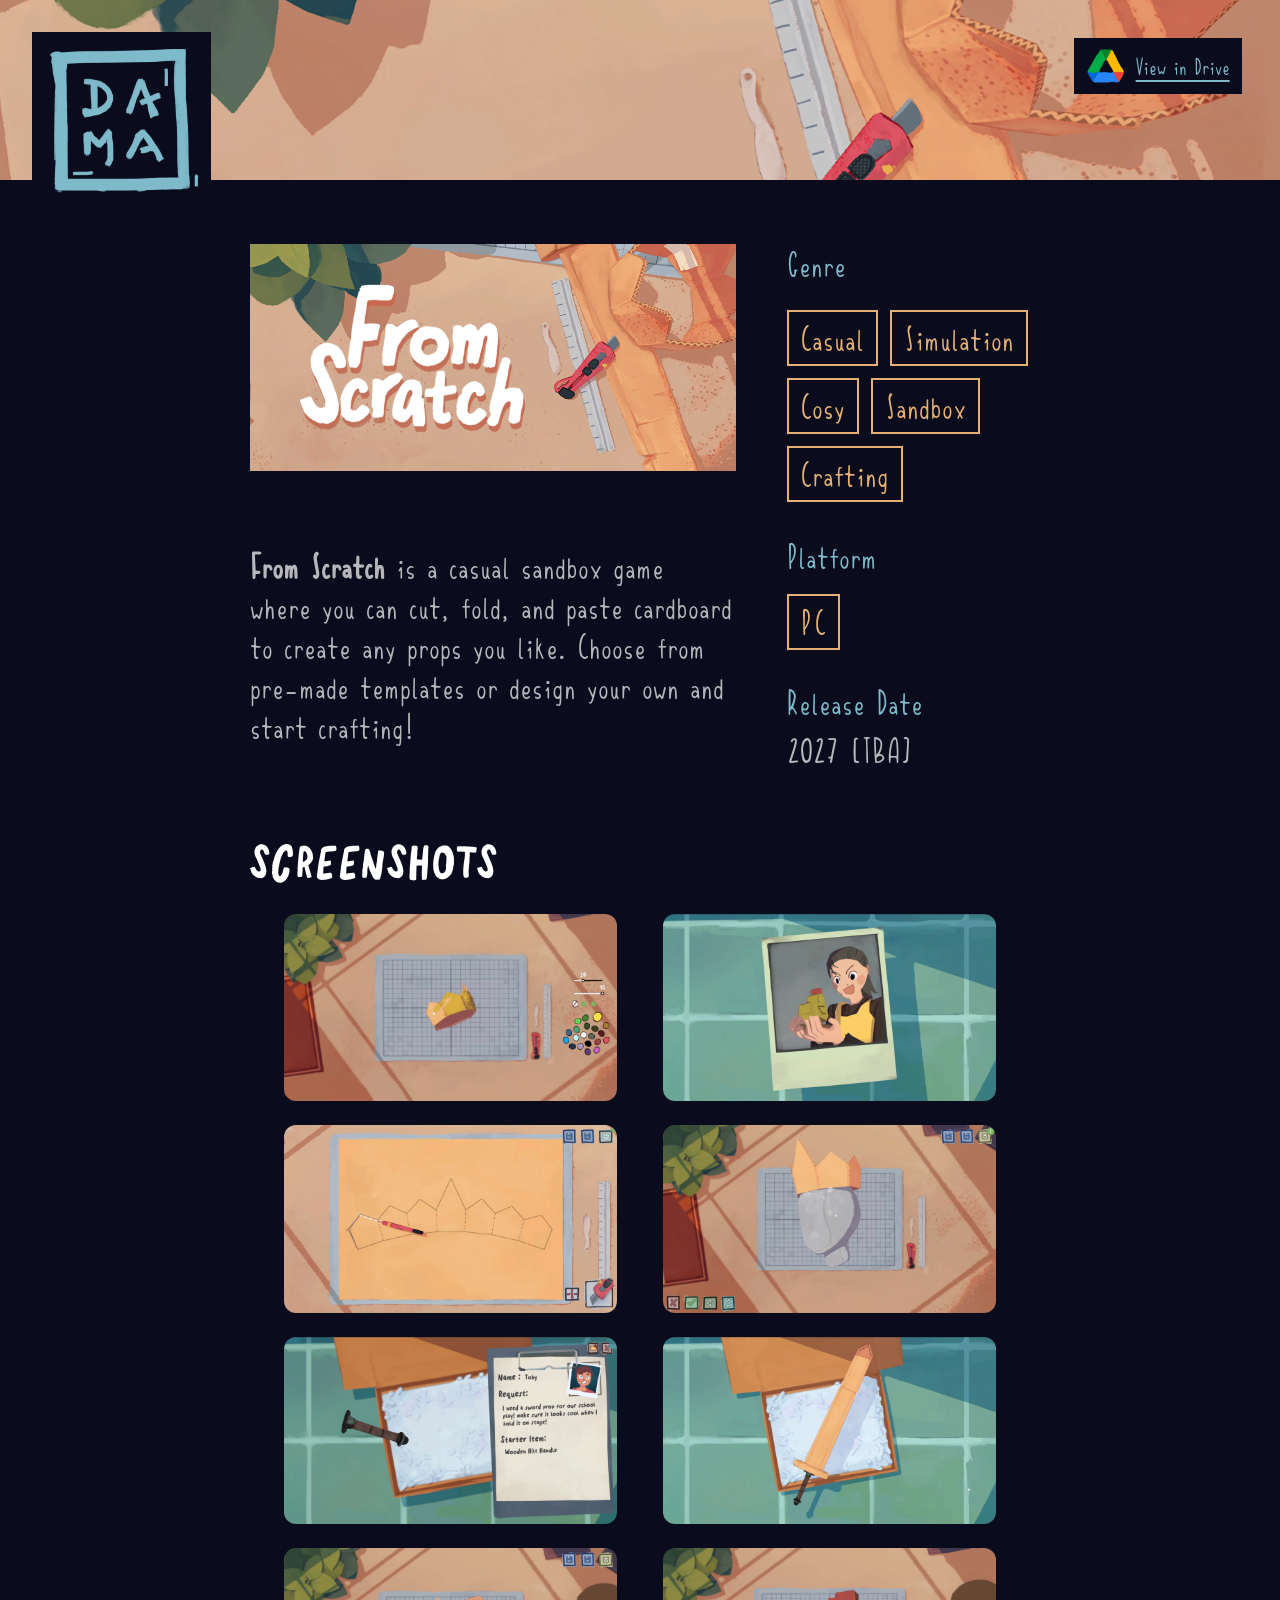
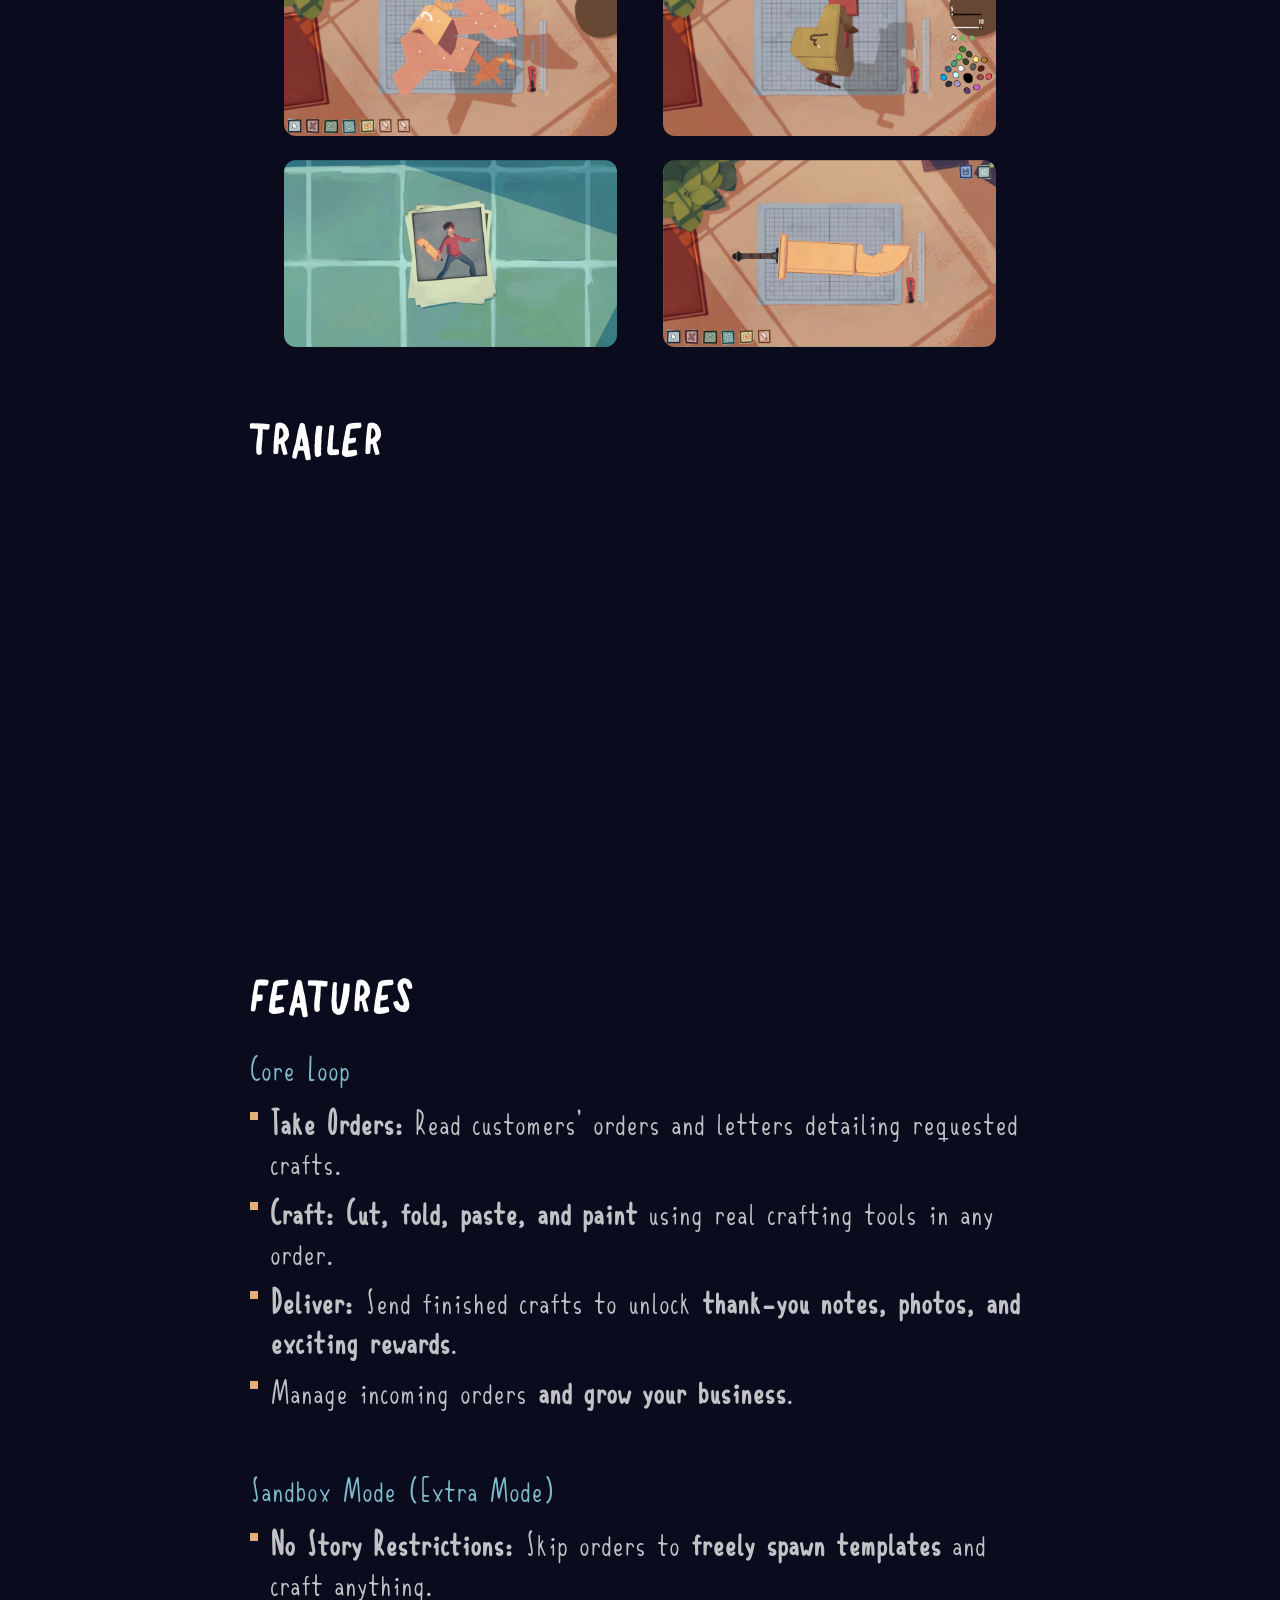
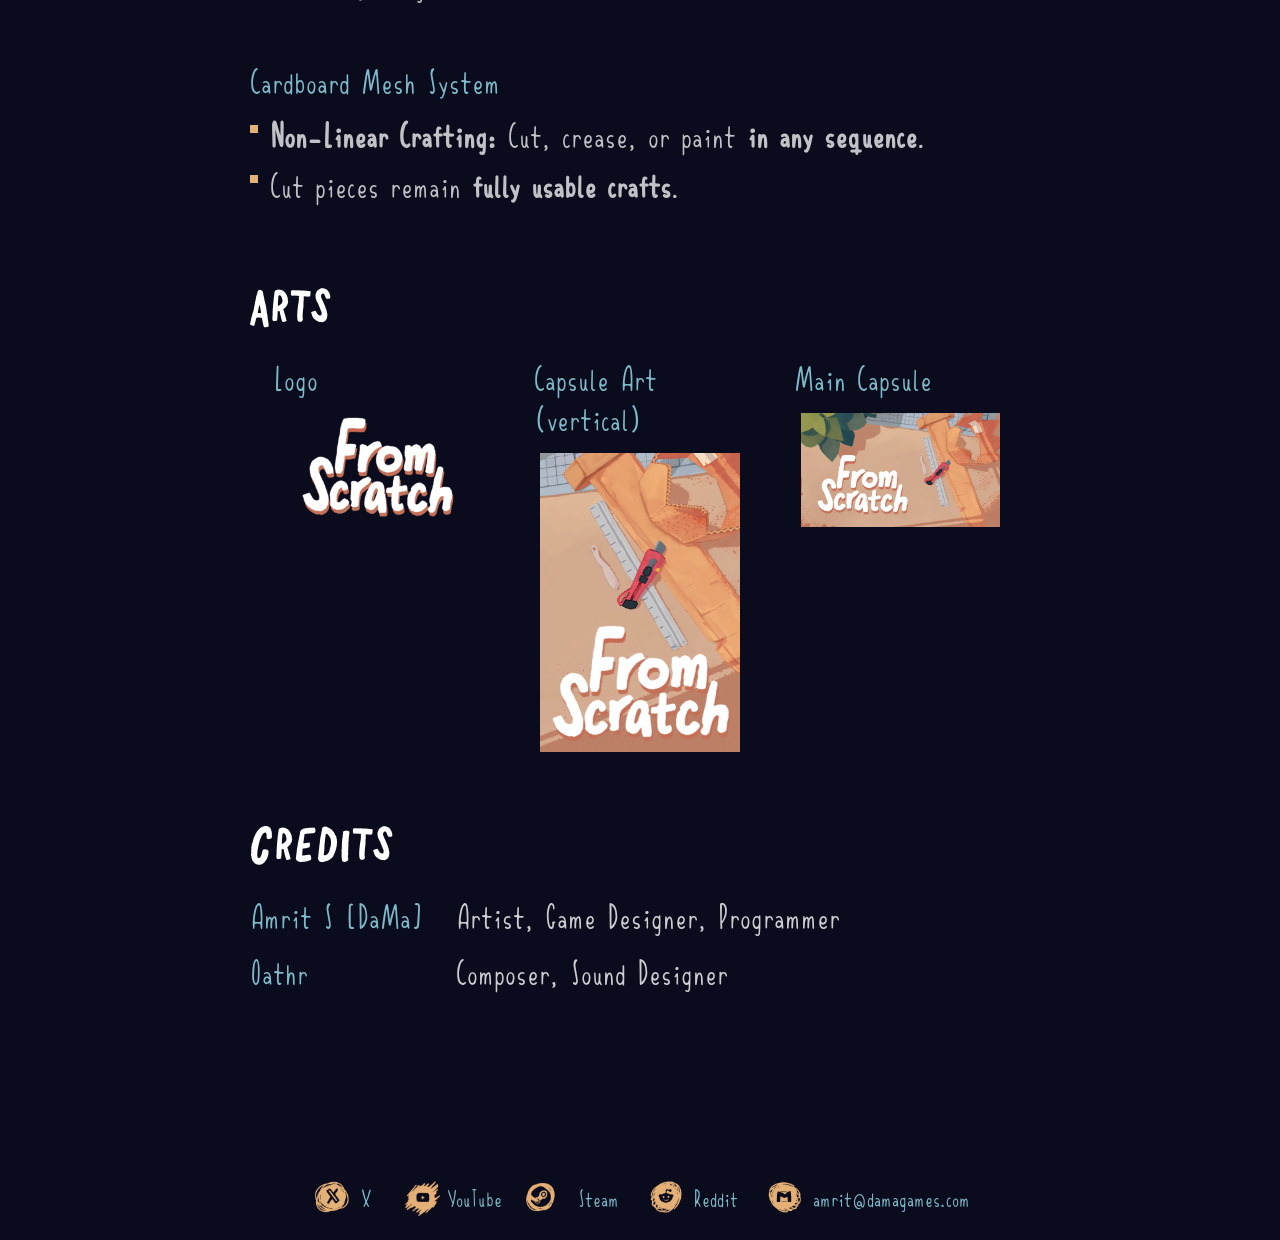
==== FromScratch-presskit.html @ b35c66b3 "google tag" ====
<!DOCTYPE html>
<html lang="en">
<head>
  <meta charset="UTF-8">
  <link rel="icon" type="image/png" href="Assets/Logo_Cyan_128_B.png">
  <meta name="viewport" content="width=device-width, initial-scale=1.0">
  <title>From Scratch | Press Kit</title>
  <link rel="stylesheet" href="common.css">
  <!-- Google tag (gtag.js) -->
  <script async src="https://www.googletagmanager.com/gtag/js?id=G-TD35JSWJS5"></script>
  <script>
    window.dataLayer = window.dataLayer || [];
    function gtag(){dataLayer.push(arguments);}
    gtag('js', new Date());

    gtag('config', 'G-TD35JSWJS5');
  </script>
</head>
<body>

<div class="page">
  <section class="bg-grid-pink">
    <a href="index.html" aria-label="DaMa Games home">
      <img class="press-logo" src="Assets/Logo_Cyan_512.png" alt="DaMa Games logo">
    </a>
    <a class="drive-link" href="https://drive.google.com/drive/folders/1BbAcvUUwcMZHcOgc3JQFMbGWcsDaOSOY?usp=sharing" target="_blank" rel="noopener noreferrer">
      <img src="Assets/ic_gdrive.png" alt="">
      <span>View in Drive</span>
    </a>

    <div class="press-hero">
      <img src="Assets/FromScratch_LibraryHero.png" alt="From Scratch hero artwork">
    </div>

    <div class="page-content">

      <div class="split-layout intro-layout">
        <div class="pixel-image-zone pixel-corners">
          <img src="Assets/FromScratch_LibraryHeader.png" alt="From Scratch game artwork">
        </div>
        <div style="max-width: 460px;">
          
          <p class="intro-desc">
            <b>From Scratch </b> is a casual sandbox game where you can cut, fold, and paste cardboard to create any props you like. Choose from pre-made templates or design your own and start crafting!
          </p>
        </div>
        <div class="hero-meta">
          <h3>Genre</h3>
          <br>
          <div class="hero-badges">
            <span class="hero-badge">Casual</span>
            <span class="hero-badge">Simulation</span>
            <span class="hero-badge">Cosy</span>
            <span class="hero-badge">Sandbox</span>
            <span class="hero-badge">Crafting</span>
          </div>
          <br>
          <h3>Platform</h3>
          <br>
          <span class="hero-badge">PC</span>
          <div class="release-meta">
            <h3>Release Date</h3>
            <p>2027 [TBA]</p>
          </div>
        </div>
      </div>

      <div class="section-inner">
        <span class="pixel-label">Screenshots</span>
        <div class="screenshot-grid">
          <img src="Assets/1.png" alt="From Scratch gameplay image 1">
          <img src="Assets/2.png" alt="From Scratch gameplay image 2">
          <img src="Assets/3.png" alt="From Scratch gameplay image 3">
          <img src="Assets/4.png" alt="From Scratch gameplay image 4">
          <img src="Assets/5.png" alt="From Scratch gameplay image 5">
          <img src="Assets/6.png" alt="From Scratch gameplay image 6">
          <img src="Assets/7.png" alt="From Scratch gameplay image 7">
          <img src="Assets/8.png" alt="From Scratch gameplay image 8">
          <img src="Assets/9.png" alt="From Scratch gameplay image 9">
          <img src="Assets/10.png" alt="From Scratch gameplay image 10">
        </div>
      </div>

      <div class="section-inner">
        <span class="pixel-label">Trailer</span>
        <div class="trailer-frame-wrap">
          <iframe
            src="https://www.youtube.com/embed/imHLTpv-is4"
            title="From Scratch Trailer"
            loading="lazy"
            allow="accelerometer; autoplay; clipboard-write; encrypted-media; gyroscope; picture-in-picture"
            allowfullscreen>
          </iframe>
        </div>
      </div>
     <div class="section-inner">
        <span class="pixel-label">Features</span>
        <div class="features-grid">
          <div class="feature-block">
            <h3>Core Loop</h3>
            <ul>
              <li><strong>Take Orders:</strong> Read customers' orders and letters detailing requested crafts.</li>
              <li><strong>Craft:</strong> <strong>Cut, fold, paste, and paint</strong> using real crafting tools in any order.</li>
              <li><strong>Deliver:</strong> Send finished crafts to unlock <strong>thank-you notes, photos, and exciting rewards</strong>.</li>
              <li>Manage incoming orders <strong>and grow your business</strong>.</li>
            </ul>
          </div>

          <div class="feature-block">
            <h3>Sandbox Mode (Extra Mode)</h3>
            <ul>
              <li><strong>No Story Restrictions:</strong> Skip orders to <strong>freely spawn templates</strong> and craft anything.</li>
            </ul>
          </div>

          <div class="feature-block">
            <h3>Cardboard Mesh System</h3>
            <ul>
              <li><strong>Non-Linear Crafting:</strong> Cut, crease, or paint <strong>in any sequence</strong>.</li>
              <li>Cut pieces remain <strong>fully usable crafts</strong>.</li>
            </ul>
          </div>
        </div>
      </div>
      <div class="section-inner arts-section">
        <span class="pixel-label">Arts</span>
        <div class="arts-gallery">
          <div class="arts-item">
            <h3>Logo</h3>
            <img src="Assets/FromScratch_LibraryLogo.png" alt="From Scratch logo artwork">
          </div>
          <div class="arts-item">
            <h3>Capsule Art (vertical)</h3>
            <img src="Assets/FromScratch_LibraryCapsule.png" alt="From Scratch vertical capsule artwork">
          </div>
          <div class="arts-item">
            <h3>Main Capsule</h3>
            <img src="Assets/FromScratch_MainCapsule.png" alt="From Scratch main capsule artwork">
          </div>
        </div>
      </div>

      <div class="section-inner">
        <span class="pixel-label">Credits</span>
        <dl class="credits-list">
          <dt>Amrit S [DaMa]</dt>
          <dd>Artist, Game Designer, Programmer</dd>
          <dt>Oathr</dt>
          <dd>Composer, Sound Designer</dd>
        </dl>
      </div>

      <nav class="social-links" aria-label="Social links">
        <a href="https://x.com/DAMA1510" target="_blank" rel="noopener noreferrer" aria-label="X">
          <img class="social-icon" src="Assets/ic_x.png" alt="">
          <span>X</span>
        </a>
        <a href="https://www.youtube.com/@dama7731" target="_blank" rel="noopener noreferrer" aria-label="YouTube">
          <img class="social-icon" src="Assets/ic_yt.png" alt="">
          <span>YouTube</span>
        </a>
        <a href="https://store.steampowered.com/app/4573360/From_Scratch/" target="_blank" rel="noopener noreferrer" aria-label="Steam">
          <img class="social-icon" src="Assets/ic_steam.png" alt="">
          <span>Steam</span>
        </a>
        <a href="https://www.reddit.com/user/DaMa1527/" target="_blank" rel="noopener noreferrer" aria-label="Reddit">
          <img class="social-icon" src="Assets/ic_reddit.png" alt="">
          <span>Reddit</span>
        </a>
        <a href="mailto:amrit@damagames.com" aria-label="Email amrit@damagames.com">
          <img class="social-icon" src="Assets/ic_mail.png" alt="">
          <span>amrit@damagames.com</span>
        </a>
      </nav>

    </div>
  </section>
</div>

</body>
</html>
---- common.css ----
:root {
  --neon-pink: #F0A6CA;
  --neon-cyan: #7EBACA;
  --neon-yellow: #e5b075;
  --deep-navy: #0F1B3D;
  --dark-void: #0A0E27;
  --font-display: 'Hello Notie', cursive;
  --font-body: 'Yuyu', sans-serif;
}

@font-face {
  font-family: 'Hello Notie';
  src: url('Assets/Hello-Notie.otf') format('opentype');
  font-display: swap;
}

@font-face {
  font-family: 'Yuyu';
  src: url('Assets/Yuyu-Regular.ttf') format('truetype');
  font-display: swap;
}

@font-face {
  font-family: 'Schoolbell';
  src: url('Assets/Schoolbell-Regular.ttf') format('truetype');
  font-display: swap;
}

* {
  margin: 0;
  padding: 0;
  box-sizing: border-box;
}

html,
body {
  width: 100%;
  font-family: var(--font-body);
  color: var(--dark-void);
  background: #0A0C1D;
  cursor: auto;
}

/* Main site */
html:has(.deck) {
  scroll-snap-type: y proximity;
}

.deck,
.slides-container {
  width: 100%;
}

.deck {
  cursor: auto;
}

.slide {
  width: 100%;
  min-height: 100vh;
  position: relative;
  overflow: hidden;
  display: flex;
  flex-direction: column;
  justify-content: center;
  align-items: center;
  padding: 3vh 2vw;
  scroll-margin-top: 0;
}

.slide:nth-child(1),
.slide:nth-child(2) {
  scroll-snap-align: start;
}

.slide:not(:first-child) {
  min-height: auto;
  justify-content: flex-start;
}

.slide:nth-child(2) {
  padding-bottom: 0;
}

.scanlines::after {
  content: '';
  position: absolute;
  inset: 0;
  background: repeating-linear-gradient(
    0deg,
    transparent 0,
    transparent 2px,
    rgba(10, 14, 39, 0.04) 2px,
    rgba(10, 14, 39, 0.04) 4px
  );
  pointer-events: none;
  z-index: 50;
  mix-blend-mode: multiply;
}

.grain::before {
  content: '';
  position: absolute;
  inset: 0;
  background-image: url("data:image/svg+xml,%3Csvg viewBox='0 0 256 256' xmlns='http://www.w3.org/2000/svg'%3E%3Cfilter id='n'%3E%3CfeTurbulence type='fractalNoise' baseFrequency='0.9' numOctaves='4' stitchTiles='stitch'/%3E%3C/filter%3E%3Crect width='100%25' height='100%25' filter='url(%23n)'/%3E%3C/svg%3E");
  opacity: 0.035;
  pointer-events: none;
  z-index: 49;
}

.crt-glow::after {
  content: '';
  position: absolute;
  inset: 0;
  background: radial-gradient(ellipse at center, transparent 50%, rgba(10, 14, 39, 0.25) 100%);
  pointer-events: none;
  z-index: 51;
}

.bg-grid {
  background-color: var(--dark-void);
  background-image:
    linear-gradient(rgba(94, 220, 244, 0.07) 1px, transparent 1px),
    linear-gradient(90deg, rgba(94, 220, 244, 0.07) 1px, transparent 1px);
  background-size: 40px 40px, 40px 40px;
  background-repeat: repeat;
}

.bg-grid-pink {
  background-color: #0A0C1D;
  background-image: none;
}

.grid-fade-line {
  position: absolute;
  top: 90%;
  left: 0;
  width: 100%;
  height: 10%;
  background: linear-gradient(to bottom, rgba(10, 13, 33, 0) 0%, #0A0C1D 100%);
  pointer-events: none;
  z-index: 52;
}

.blend-overlay {
  position: absolute;
  inset: 0;
  background-image: url('Assets/blend.png');
  background-position: center bottom;
  background-repeat: no-repeat;
  background-size: auto auto;
  image-rendering: pixelated;
  pointer-events: none;
  z-index: 53;
}

.slide[data-slide='1'] {
  min-height: 50vh;
  height: 50vh;
}

.slide[data-slide='1'] .slide-content {
  z-index: 54;
}

.slide[data-slide='2'] {
  min-height: 100vh;
  padding-top: clamp(3rem, 10vh, 7rem);
}

.page-two-logo {
  position: fixed;
  top: clamp(1rem, 3vw, 2.5rem);
  left: clamp(1rem, 3vw, 2.5rem);
  z-index: 70;
  width: clamp(88px, 14vw, 160px);
  height: auto;
  transform: translateX(calc(-100% - 3rem));
  transition: transform 0.7s cubic-bezier(0.22, 1, 0.36, 1);
}

.slide[data-slide='2'].is-visible .page-two-logo {
  transform: translateX(0);
}

.starfield,
.pixel-particles {
  position: absolute;
  inset: 0;
  overflow: hidden;
  z-index: 1;
  pointer-events: none;
}

.starfield .star {
  position: absolute;
  width: 4px;
  height: 4px;
  background: var(--neon-cyan);
  opacity: 0.6;
  animation: twinkle 3s infinite ease-in-out;
}

.starfield .star:nth-child(2n) { background: var(--neon-yellow); }
.starfield .star:nth-child(3n) { background: var(--neon-pink); }
.starfield .star:nth-child(4n) { width: 6px; height: 6px; }

.pixel-particles .p {
  position: absolute;
  width: 8px;
  height: 8px;
  opacity: 0.4;
  animation: float 8s infinite ease-in-out;
}

@keyframes twinkle {
  0%, 100% { opacity: 0.3; transform: scale(1); }
  50% { opacity: 0.9; transform: scale(1.3); }
}

@keyframes float {
  0%, 100% { transform: translateY(0) rotate(0deg); }
  50% { transform: translateY(-30px) rotate(90deg); }
}

.slide-content {
  position: relative;
  z-index: 10;
  width: 100%;
  max-width: 1400px;
  display: flex;
  flex-direction: column;
  justify-content: center;
  align-items: center;
  padding: 0 1vw;
}

.hero-logo {
  display: block;
  width: min(48vw, 460px);
  max-height: 30vh;
  object-fit: contain;
  margin: 0 auto;
}

.hero-tagline,
[data-slide='2'] p {
  font-family: 'Yuyu', var(--font-body);
}

.hero-tagline {
  font-size: clamp(1.2rem, 2vw, 1.6rem);
  color: rgba(255, 255, 255, 0.7);
  max-width: 500px;
  text-align: center;
  margin-top: 2rem;
  line-height: 1.8;
}

.pixel-corners {
  position: relative;
}

.pixel-corners::before,
.pixel-corners::after {
  content: '';
  position: absolute;
  width: 24px;
  height: 24px;
  border: 4px solid var(--neon-cyan);
}

.pixel-corners::before {
  top: -8px;
  left: -8px;
  border-right: none;
  border-bottom: none;
}

.pixel-corners::after {
  bottom: -8px;
  right: -8px;
  border-left: none;
  border-top: none;
}

.pixel-corners.yellow-corners::before,
.pixel-corners.yellow-corners::after {
  border-color: var(--neon-yellow);
}

.slide h2 {
  font-family: var(--font-display);
  font-weight: 700;
  line-height: 1.15;
}

.split-layout {
  display: grid;
  grid-template-columns: 1fr 1fr;
  gap: 4vw;
  align-items: center;
  width: 100%;
}

.slide[data-slide='2'] .split-layout {
  max-width: 1200px;
}

.pixel-image-zone {
  width: 100%;
  max-width: 640px;
  margin: 0;
  position: relative;
  overflow: hidden;
}

.pixel-image-zone img {
  display: block;
  width: 100%;
  height: auto;
  object-fit: contain;
}

.slide h2.from-scratch-title {
  color: #fff;
  font-family: 'Hello Notie';
  font-weight: 300;
  letter-spacing: 0.04em;
  margin-bottom: 1.2rem;
  font-size: clamp(2.5rem, 5vw, 4rem);
}

.image-carousel {
  display: flex;
  align-items: center;
  gap: clamp(8px, 1.5vw, 18px);
  width: 100%;
}

.carousel-control {
  flex: 0 0 42px;
  width: 42px;
  height: 56px;
  display: grid;
  place-items: center;
  padding: 0;
  border: 0;
  background: transparent;
  cursor: auto;
  transition: transform 0.1s, opacity 0.1s;
}

.carousel-control img {
  display: block;
  width: 100%;
  height: 100%;
  object-fit: contain;
}

.carousel-control:hover:not(:disabled) {
  transform: scale(1.05);
}

.carousel-control:disabled {
  opacity: 0.35;
  cursor: not-allowed;
}

.image-grid {
  display: flex;
  align-items: center;
  gap: clamp(10px, 2.5vw, 28px);
  flex: 1 1 auto;
  width: auto;
  max-width: none;
  padding: 0 4px 24px;
  min-height: 320px;
  overflow-x: auto;
  scroll-snap-type: x mandatory;
  scroll-padding-inline: 4px;
  scrollbar-width: none;
}

.image-grid::-webkit-scrollbar {
  display: none;
}

.image-card {
  flex: 0 0 calc((100% - 2 * clamp(10px, 2.5vw, 28px)) / 3);
  min-width: 0;
  background: transparent;
  padding: 0;
  position: relative;
  border: none;
  overflow: hidden;
  border-radius: 18px;
  scroll-snap-align: start;
}

.image-card img {
  display: block;
  width: 100%;
  height: auto;
  max-width: 100%;
  object-fit: contain;
  border: none;
  background: transparent;
  border-radius: 18px;
}

.steam-widget {
  display: block;
  width: 646px;
  max-width: 100%;
  height: 190px;
  margin: 2rem auto 0;
  border: 0;
}

.wishlist-message {
  margin-top: 1rem;
  color: rgba(255, 255, 255, 0.8);
  font-family: 'Yuyu', var(--font-body);
  font-size: clamp(1.62rem, 2.16vw, 2.07rem);
  text-align: center;
}

.homepage-trailer-wrap {
  width: 100%;
  max-width: 1100px;
  aspect-ratio: 16 / 9;
  margin: 2rem auto 0;
}

.homepage-trailer-wrap iframe {
  width: 100%;
  height: 100%;
  display: block;
  border: 0;
}

.press-kit-link {
  display: inline-block;
  margin-top: 0.4rem;
  color: #fff;
  font-family: 'Hello Notie', var(--font-display);
  font-size: clamp(1.75rem, 3vw, 2.4rem);
  text-decoration: underline;
  text-underline-offset: 0.18em;
}

.press-kit-link:hover {
  color: var(--neon-cyan);
}

.social-links {
  display: flex;
  justify-content: center;
  align-items: center;
  flex-wrap: wrap;
  gap: 1rem 1.5rem;
  width: 100%;
  margin-top: 1.5rem;
  padding: 1rem 1rem 1.25rem;
  background: rgba(10, 12, 29, 0.94);
  z-index: 60;
}

.social-links a {
  display: inline-flex;
  align-items: center;
  gap: 0.45rem;
  color: var(--neon-cyan);
  font-family: 'Yuyu', var(--font-body);
  font-size: 2rem;
  text-decoration: none;
}

.social-links a:hover {
  color: var(--neon-cyan);
}

.social-icon {
  display: block;
  width: 3.4rem;
  height: 3.4rem;
  object-fit: contain;
}

/* Press kit */
.page {
  width: 100%;
  position: relative;
}

.page .bg-grid-pink {
  position: relative;
  padding: 0;
}

.press-logo {
  position: fixed;
  top: clamp(1rem, 3vw, 2rem);
  left: clamp(1rem, 3vw, 2rem);
  z-index: 70;
  width: clamp(140px, 14vw, 180px);
  padding: 10px;
  background: #0A0C1D;
  height: auto;
}

.drive-link {
  position: fixed;
  top: clamp(1.25rem, 3vw, 2.75rem);
  right: clamp(1rem, 3vw, 2.5rem);
  z-index: 70;
  display: inline-flex;
  align-items: center;
  gap: 0.6rem;
  padding: 0.5rem 0.75rem;
  background: #0A0C1D;
  color: var(--neon-cyan);
  font-family: 'Yuyu', var(--font-body);
  font-size: 3rem;
  text-decoration: underline;
  text-underline-offset: 0.2em;
}

.drive-link img {
  width: 3.4rem;
  height: 3.4rem;
  object-fit: contain;
}

.press-hero {
  width: 100vw;
  height: min(20vh, max(220px, calc(100vw * 1240 / 3840 - 200px)));
  margin: 0 auto 4rem;
  position: relative;
  left: 50%;
  overflow: hidden;
  transform: translateX(-50%);
}

.press-hero img {
  display: block;
  width: 100%;
  height: 100%;
  object-fit: cover;
  object-position: center;
}

.drive-link:hover {
  color: var(--neon-yellow);
}

.page-content {
  position: relative;
  z-index: 10;
  width: 100%;
  max-width: 1400px;
  margin: 0 auto;
  padding: 0 1vw;
  display: flex;
  flex-direction: column;
  gap: clamp(4rem, 8vh, 7rem);
}

.page h2:not(.pixel-label),
.page h3 {
  font-family: 'Yuyu', var(--font-body);
  font-weight: 700;
  line-height: 1.15;
}

.page h2:not(.pixel-label) {
  font-size: clamp(2.25rem, 5.25vw, 4.2rem);
}

.page p,
.page li {
  font-family: 'Yuyu', var(--font-body);
  font-size: clamp(1.62rem, 2.16vw, 2.07rem);
  line-height: 1.7;
  font-weight: 400;
}

.page .pixel-corners::before,
.page .pixel-corners::after {
  border-color: var(--neon-yellow);
}

.pixel-label {
  font-family: 'Hello Notie', var(--font-display);
  font-size: clamp(2.5rem, 5vw, 4rem);
  font-weight: 400;
  letter-spacing: 0.04em;
  text-transform: uppercase;
  color: #fff;
  background: transparent;
  padding: 0;
  display: inline-block;
  margin-bottom: 1.5rem;
}

.hero-badges {
  display: flex;
  gap: 12px;
  flex-wrap: wrap;
  margin-top: 0.5rem;
  margin-bottom: 1rem;
}

.hero-meta h3 {
  color: var(--neon-cyan);
  font-size: clamp(1.5rem, 2.4vw, 2rem);
  line-height: 1.1;
  margin: 0;
}

.hero-badge {
  font-family: 'Yuyu', var(--font-body);
  font-size: 1.6rem;
  line-height: 1.1;
  letter-spacing: 0.1em;

  padding: 8px 16px;
  border: 2px solid var(--neon-yellow);
  color: var(--neon-yellow);
  display: inline-block;
}

.release-meta {
  padding: 0 4vw;
}

.hero-meta .release-meta {
  padding: 0;
  margin-top: 2rem;
}

.release-meta h3 {
  color: var(--neon-cyan);
  font-size: clamp(1.5rem, 2.4vw, 2rem);
  line-height: 1.1;
  margin: 0;
}

.release-meta p {
  color: rgba(255, 255, 255, 0.7);
  margin-top: 0.5rem;
}

.page .split-layout {
  padding: 0 4vw;
}

.page .intro-layout {
  width: calc(100% + 8vw);
  margin-left: -4vw;
  grid-template-columns: minmax(0, 1.6fr) minmax(220px, 0.8fr);
  align-items: start;
}

.page .split-layout > .pixel-image-zone {
  width: 150%;
  max-width: none;
  transform: translateX(-33.333%);
}

.page .intro-layout > .pixel-image-zone {
  width: 100%;
  transform: none;
  grid-column: 1;
  grid-row: 1;
}

.page .intro-layout > div:nth-child(2) {
  grid-column: 1;
  grid-row: 2;
  max-width: none !important;
  margin-top: 0.5rem;
}

.page .intro-layout > .hero-meta {
  grid-column: 2;
  grid-row: 1 / span 2;
  align-self: center;
}

.intro-desc {
  color: rgba(255, 255, 255, 0.7);
  font-family: 'Yuyu', var(--font-body);
  font-size: clamp(1.8rem, 2.88vw, 2.34rem);
  margin-bottom: 0.5rem;
}

.section-inner {
  padding: 0 4vw;
}

.screenshot-grid {
  display: grid;
  grid-template-columns: 1fr 1fr;
  gap: clamp(12px, 2vw, 24px);
}

.screenshot-grid img {
  display: block;
  width: 100%;
  height: auto;
  aspect-ratio: auto;
  object-fit: contain;
  border-radius: 12px;
}

.trailer-frame-wrap {
  width: 100%;
  max-width: 900px;
  margin: 0 auto;
  aspect-ratio: 16 / 9;
  border: 0;
  box-shadow: none;
}

.trailer-frame-wrap iframe {
  width: 100%;
  height: 100%;
  display: block;
  border: 0;
}

.features-grid {
  display: grid;
  grid-template-columns: 1fr;
  gap: clamp(24px, 4vw, 48px);
}

.feature-block h3 {
  color: var(--neon-cyan);
  font-size: clamp(1.98rem, 3.6vw, 2.52rem);
  margin-bottom: 0.9rem;
}

.feature-block ul {
  list-style: none;
}

.feature-block li {
  color: rgba(255, 255, 255, 0.75);
  position: relative;
  padding-left: 20px;
  margin-bottom: 0.6rem;
}

.feature-block li::before {
  content: '';
  position: absolute;
  left: 0;
  top: 10px;
  width: 8px;
  height: 8px;
  background: var(--neon-yellow);
}

.features-overview {
  color: rgba(255, 255, 255, 0.85);
  font-family: 'Yuyu', var(--font-body);
  font-size: clamp(1.89rem, 2.88vw, 2.34rem);
  max-width: 900px;
  margin: 0 0 2.5rem;
}

.arts-gallery {
  display: grid;
  grid-template-columns: repeat(3, minmax(0, 1fr));
  gap: clamp(24px, 4vw, 48px);
}

.arts-section {
  width: calc(100% + 8vw);
  margin-left: -4vw;
}

.arts-item h3,
.credits-list dt {
  color: var(--neon-cyan);
  font-family: 'Yuyu', var(--font-body);
  font-size: clamp(1.98rem, 3.6vw, 2.52rem);
  margin-bottom: 0.9rem;
}

.arts-item img {
  display: block;
  width: 100%;
  height: auto;
  object-fit: contain;
}

.credits-list {
  display: grid;
  grid-template-columns: max-content 1fr;
  gap: 1rem 2rem;
  margin: 0;
}

.credits-list dt {
  margin: 0;
}

.credits-list dd {
  align-self: center;
  margin: 0;
  color: rgba(255, 255, 255, 0.8);
  font-family: 'Yuyu', var(--font-body);
  font-size: clamp(1.62rem, 2.16vw, 2.07rem);
}

/* Keep all press-kit Yuyu text consistent with index page 2. */
.page h2:not(.pixel-label),
.page h3,
.page p,
.page li,
.page dt,
.page dd,
.page .hero-badge {
  font-family: 'Yuyu', var(--font-body);
  font-size: 3rem;
  font-weight: 400;
  line-height: normal;
  letter-spacing: normal;
}

@media (max-width: 768px) {
  .slide[data-slide='2'] .split-layout,
  .page .split-layout {
    grid-template-columns: 1fr;
  }

  .page .split-layout > .pixel-image-zone {
    width: 100%;
    transform: none;
  }

  .page .intro-layout {
    width: 100%;
    margin-left: 0;
    grid-template-columns: 1fr;
  }

  .arts-gallery {
    grid-template-columns: 1fr;
  }

  .arts-section {
    width: 100%;
    margin-left: 0;
  }

  .credits-list {
    grid-template-columns: 1fr;
    gap: 0.3rem;
  }

  .credits-list dd {
    margin-bottom: 1rem;
  }
}

@media (max-width: 1500px) {
  .slide {
    padding-right: 16px;
    padding-left: 16px;
  }

  .slide-content,
  .page-content {
    min-width: 0;
    padding-right: 0;
    padding-left: 0;
  }

  .slide-content {
    width: calc(100% - 500px);
  }

  .page-content {
    width: calc(100% - 500px);
  }

  .slide[data-slide='1'] {
    padding-top: calc(3vh + 2rem);
  }

  .slide[data-slide='2'] {
    padding-top: calc(clamp(3rem, 10vh, 7rem) + 2rem);
  }

  .page .bg-grid-pink {
    padding-top: 0;
  }

  .press-hero {
    width: 100vw;
    height: min(20vh, max(220px, calc(100vw * 1240 / 3840 - 200px)));
    margin-top: 0;
  }

  .page > .grain::before {
    display: none;
  }

  .page .split-layout {
    padding-right: 0;
    padding-left: 0;
  }

  .page .section-inner {
    padding-right: 0;
    padding-left: 0;
  }

  .page .release-meta {
    padding-right: 0;
    padding-left: 0;
  }

  .page .intro-layout,
  .page .arts-section {
    width: 100%;
    margin-left: 0;
  }

  .page .intro-layout {
    grid-template-columns: minmax(0, 1.6fr) minmax(0, 0.8fr);
  }

  .page h2:not(.pixel-label),
  .page h3,
  .page p,
  .page li,
  .page dt,
  .page dd,
  .page .hero-badge {
    font-size: 2.25rem;
  }

  .page .pixel-label {
    font-size: clamp(2rem, 4vw, 3rem);
  }

  .page .hero-badge {
    padding: 6px 12px;
  }

  .drive-link {
    font-size: 1.5rem;
  }

  .drive-link img {
    width: 2.5rem;
    height: 2.5rem;
  }

  .hero-logo {
    width: min(40vw, 360px);
  }

  .slide[data-slide='2'] .pixel-image-zone,
  .slide[data-slide='2'] .image-carousel,
  .slide[data-slide='2'] .steam-widget,
  .page .pixel-image-zone,
  .page .screenshot-grid,
  .page .trailer-frame-wrap,
  .page .arts-gallery {
    width: 94%;
    margin-right: auto;
    margin-left: auto;
  }

  .slide[data-slide='2'] .image-card img,
  .page .screenshot-grid img,
  .page .arts-item img {
    width: 94%;
    margin-right: auto;
    margin-left: auto;
  }

  .slide[data-slide='2'] .image-carousel,
  .slide[data-slide='2'] .image-card img {
    width: 100%;
  }

  .slide[data-slide='2'] h2.from-scratch-title {
    font-size: clamp(2rem, 4vw, 3rem);
  }

  .slide[data-slide='2'] p,
  .wishlist-message {
    font-size: clamp(1.4rem, 2vw, 1.8rem);
  }

  .social-links {
    margin-top: 6rem;
  }

  .social-links a {
    font-size: 1.5rem;
  }

  .social-icon {
    width: 2.75rem;
    height: 2.75rem;
  }
}

@media (min-width: 701px) and (max-width: 1500px) {
  .slide[data-slide='2'] .image-carousel {
    width: calc(100% + 8vw);
    margin-right: -4vw;
    margin-left: -4vw;
  }
}

@media (max-width: 700px) {
  .page-content {
    width: calc(100% - 32px);
  }

  .press-hero {
    width: 100vw;
    height: 20vh;
    margin-top: 0;
  }

  .screenshot-grid {
    grid-template-columns: 1fr;
  }
}

@media (max-width: 600px) {
  .image-grid {
    min-height: 210px;
  }

  .carousel-control {
    flex-basis: 34px;
    width: 34px;
    height: 46px;
    font-size: 1.15rem;
  }
}

@media (max-width: 900px) {
  .features-grid {
    grid-template-columns: 1fr;
  }
}

@media (prefers-reduced-motion: reduce) {
  html:has(.deck) {
    scroll-behavior: auto;
  }

  .starfield .star,
  .pixel-particles .p {
    animation: none;
  }

  .page-two-logo {
    transition: none;
  }
}
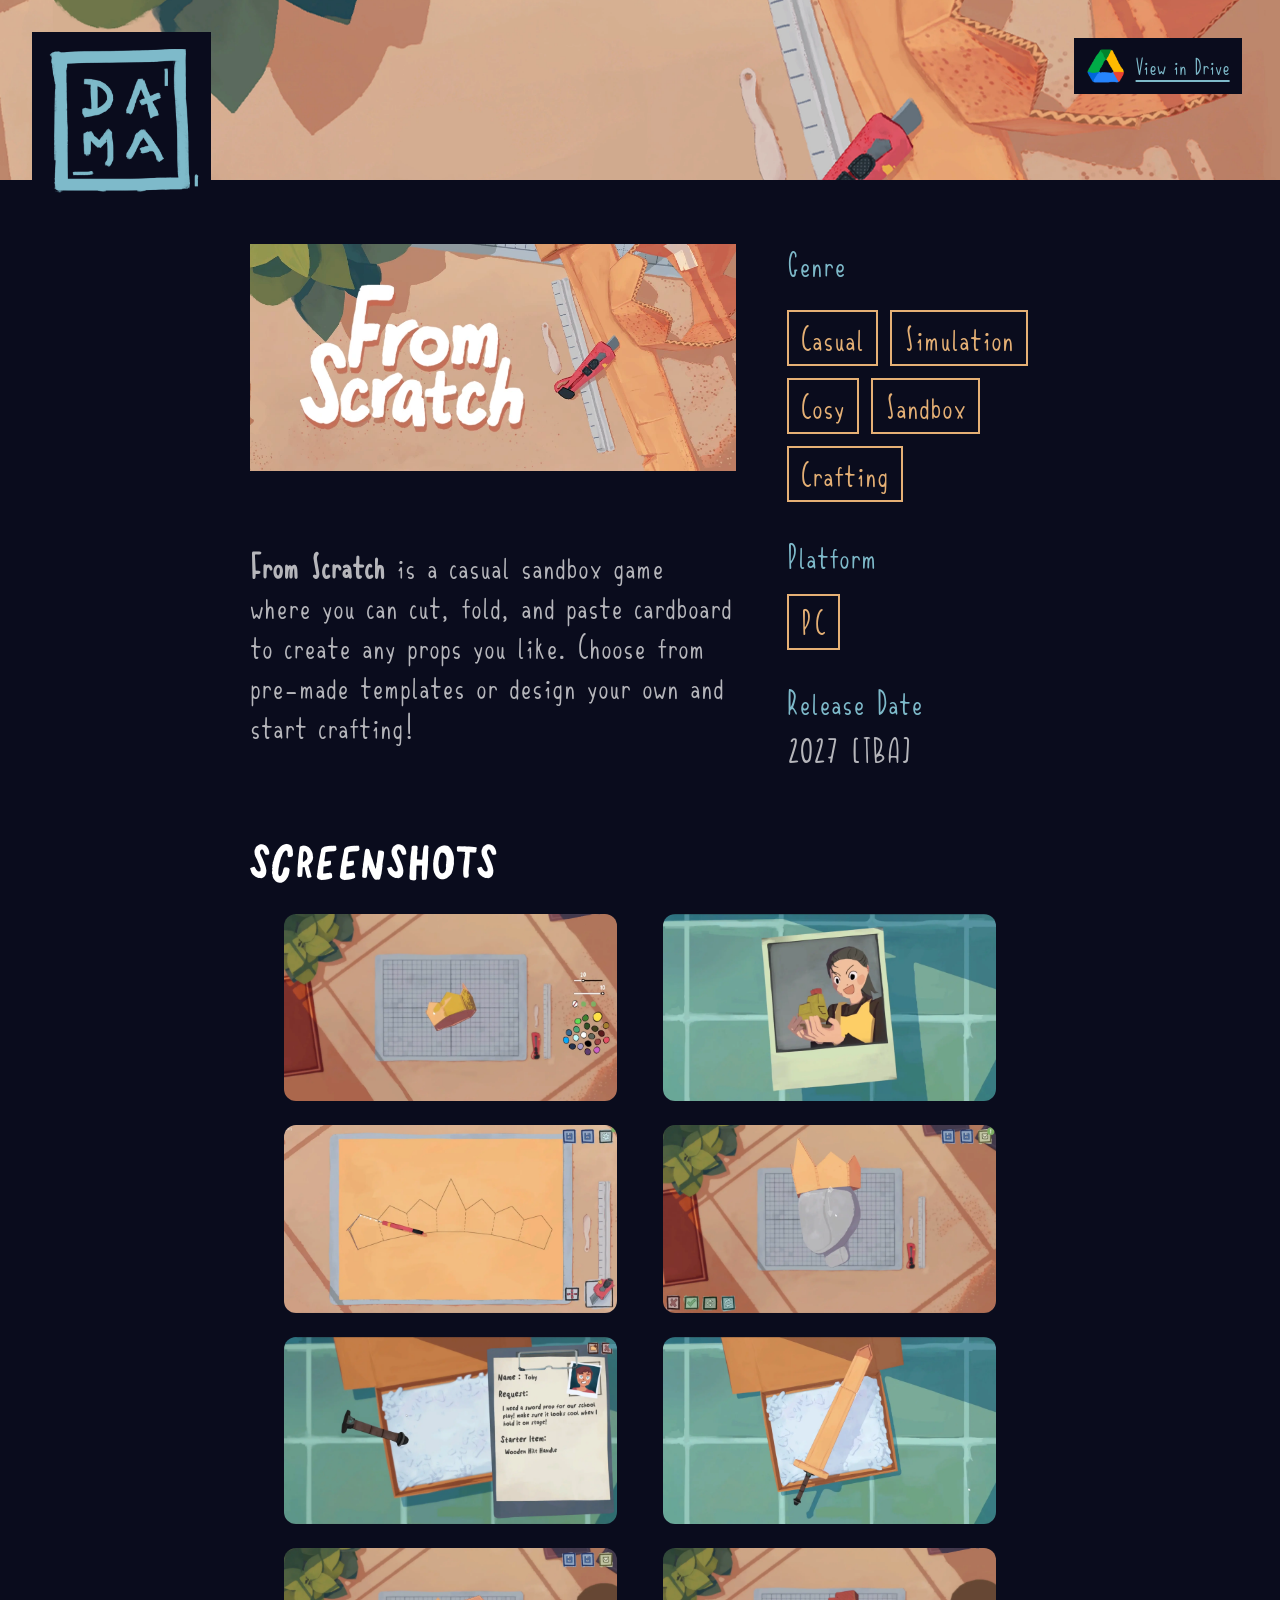
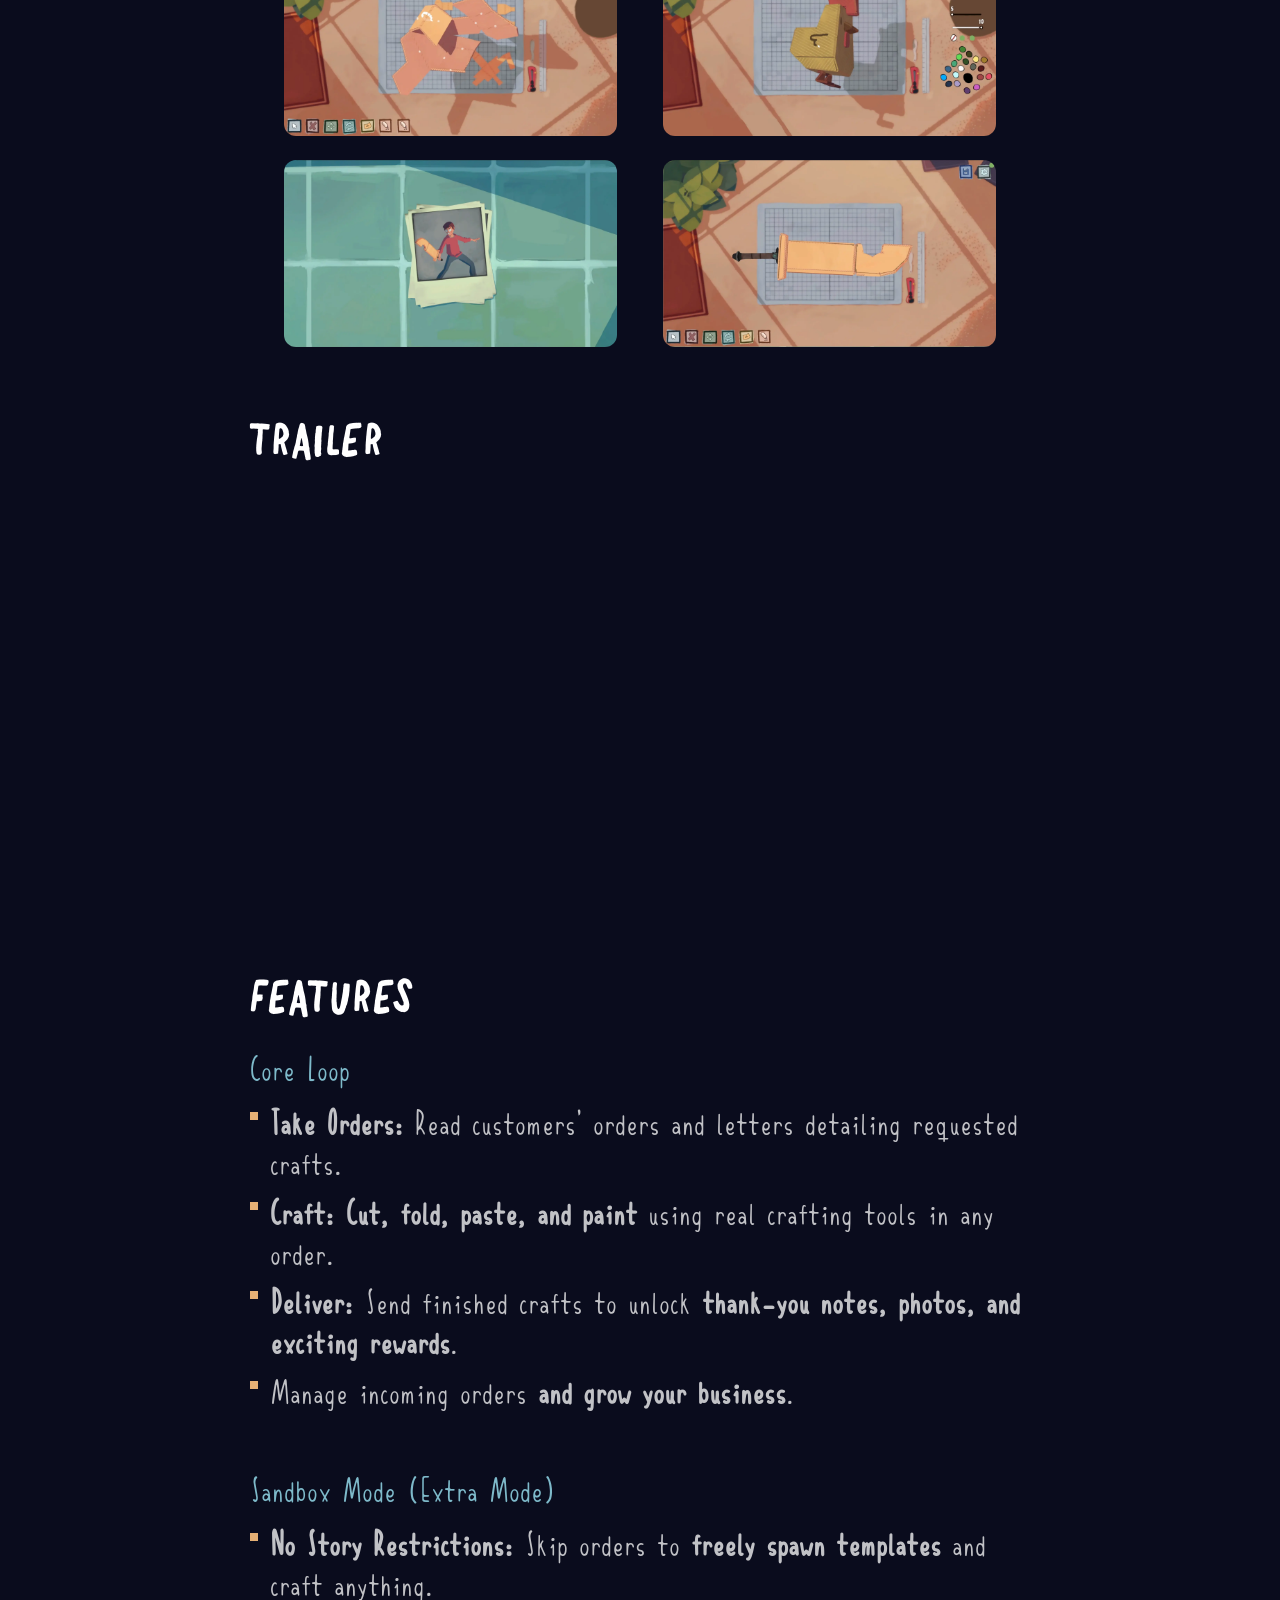
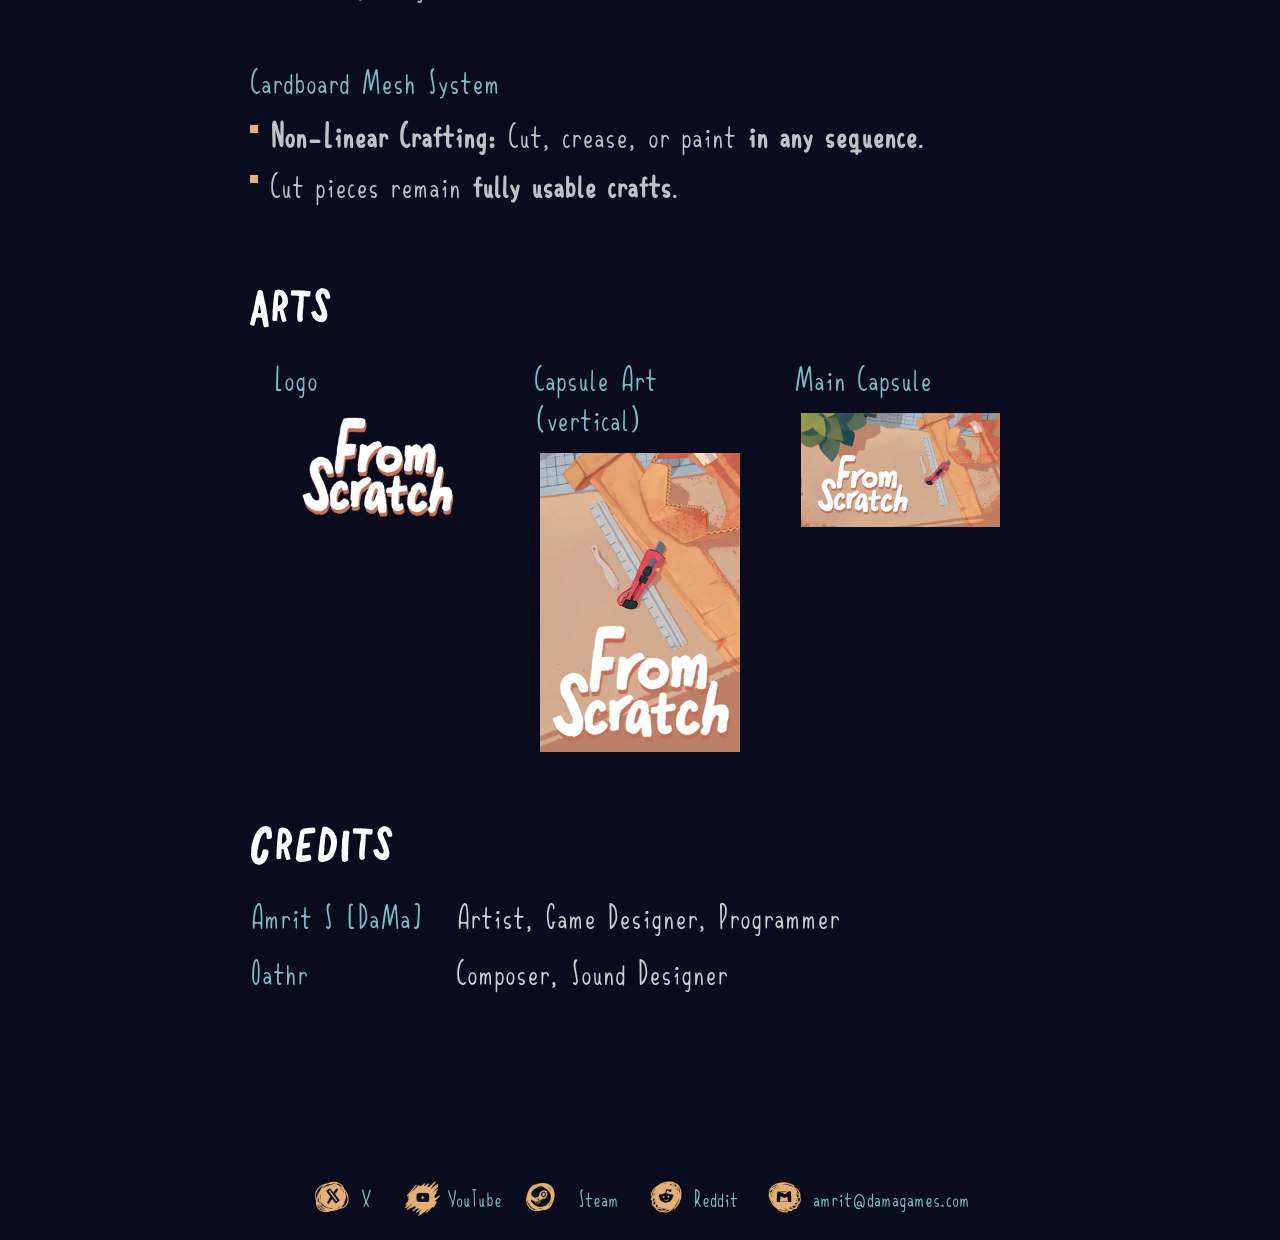
==== commit 735b567f: "asset changes" ====
--- a/FromScratch-presskit.html
+++ b/FromScratch-presskit.html
@@ -7,13 +7,13 @@
   <title>From Scratch | Press Kit</title>
   <link rel="stylesheet" href="common.css">
   <!-- Google tag (gtag.js) -->
-  <script async src="https://www.googletagmanager.com/gtag/js?id=G-TD35JSWJS5"></script>
+  <script async src="https://www.googletagmanager.com/gtag/js?id=G-RPZ3BDSW4B"></script>
   <script>
     window.dataLayer = window.dataLayer || [];
     function gtag(){dataLayer.push(arguments);}
     gtag('js', new Date());
 
-    gtag('config', 'G-TD35JSWJS5');
+    gtag('config', 'G-RPZ3BDSW4B');
   </script>
 </head>
 <body>
@@ -29,14 +29,14 @@
     </a>
 
     <div class="press-hero">
-      <img src="Assets/FromScratch_LibraryHero.png" alt="From Scratch hero artwork">
+      <img src="Assets/imgSteam/FromScratch_LibraryHero.webp" alt="From Scratch hero artwork">
     </div>
 
     <div class="page-content">
 
       <div class="split-layout intro-layout">
         <div class="pixel-image-zone pixel-corners">
-          <img src="Assets/FromScratch_LibraryHeader.png" alt="From Scratch game artwork">
+          <img src="Assets/imgSteam/FromScratch_LibraryHeader.webp" loading="lazy" decoding="async" alt="From Scratch game artwork">
         </div>
         <div style="max-width: 460px;">
           
@@ -68,16 +68,16 @@
       <div class="section-inner">
         <span class="pixel-label">Screenshots</span>
         <div class="screenshot-grid">
-          <img src="Assets/1.png" alt="From Scratch gameplay image 1">
-          <img src="Assets/2.png" alt="From Scratch gameplay image 2">
-          <img src="Assets/3.png" alt="From Scratch gameplay image 3">
-          <img src="Assets/4.png" alt="From Scratch gameplay image 4">
-          <img src="Assets/5.png" alt="From Scratch gameplay image 5">
-          <img src="Assets/6.png" alt="From Scratch gameplay image 6">
-          <img src="Assets/7.png" alt="From Scratch gameplay image 7">
-          <img src="Assets/8.png" alt="From Scratch gameplay image 8">
-          <img src="Assets/9.png" alt="From Scratch gameplay image 9">
-          <img src="Assets/10.png" alt="From Scratch gameplay image 10">
+          <img src="Assets/imgScreenshot/1.webp" loading="lazy" decoding="async" alt="From Scratch gameplay image 1">
+          <img src="Assets/imgScreenshot/2.webp" loading="lazy" decoding="async" alt="From Scratch gameplay image 2">
+          <img src="Assets/imgScreenshot/3.webp" loading="lazy" decoding="async" alt="From Scratch gameplay image 3">
+          <img src="Assets/imgScreenshot/4.webp" loading="lazy" decoding="async" alt="From Scratch gameplay image 4">
+          <img src="Assets/imgScreenshot/5.webp" loading="lazy" decoding="async" alt="From Scratch gameplay image 5">
+          <img src="Assets/imgScreenshot/6.webp" loading="lazy" decoding="async" alt="From Scratch gameplay image 6">
+          <img src="Assets/imgScreenshot/7.webp" loading="lazy" decoding="async" alt="From Scratch gameplay image 7">
+          <img src="Assets/imgScreenshot/8.webp" loading="lazy" decoding="async" alt="From Scratch gameplay image 8">
+          <img src="Assets/imgScreenshot/9.webp" loading="lazy" decoding="async" alt="From Scratch gameplay image 9">
+          <img src="Assets/imgScreenshot/10.webp" loading="lazy" decoding="async" alt="From Scratch gameplay image 10">
         </div>
       </div>
 
@@ -127,15 +127,15 @@
         <div class="arts-gallery">
           <div class="arts-item">
             <h3>Logo</h3>
-            <img src="Assets/FromScratch_LibraryLogo.png" alt="From Scratch logo artwork">
+            <img src="Assets/imgSteam/FromScratch_LibraryLogo.png" loading="lazy" decoding="async" alt="From Scratch logo artwork">
           </div>
           <div class="arts-item">
             <h3>Capsule Art (vertical)</h3>
-            <img src="Assets/FromScratch_LibraryCapsule.png" alt="From Scratch vertical capsule artwork">
+            <img src="Assets/imgSteam/FromScratch_LibraryCapsule.webp" loading="lazy" decoding="async" alt="From Scratch vertical capsule artwork">
           </div>
           <div class="arts-item">
             <h3>Main Capsule</h3>
-            <img src="Assets/FromScratch_MainCapsule.png" alt="From Scratch main capsule artwork">
+            <img src="Assets/imgSteam/FromScratch_MainCapsule.webp" loading="lazy" decoding="async" alt="From Scratch main capsule artwork">
           </div>
         </div>
       </div>
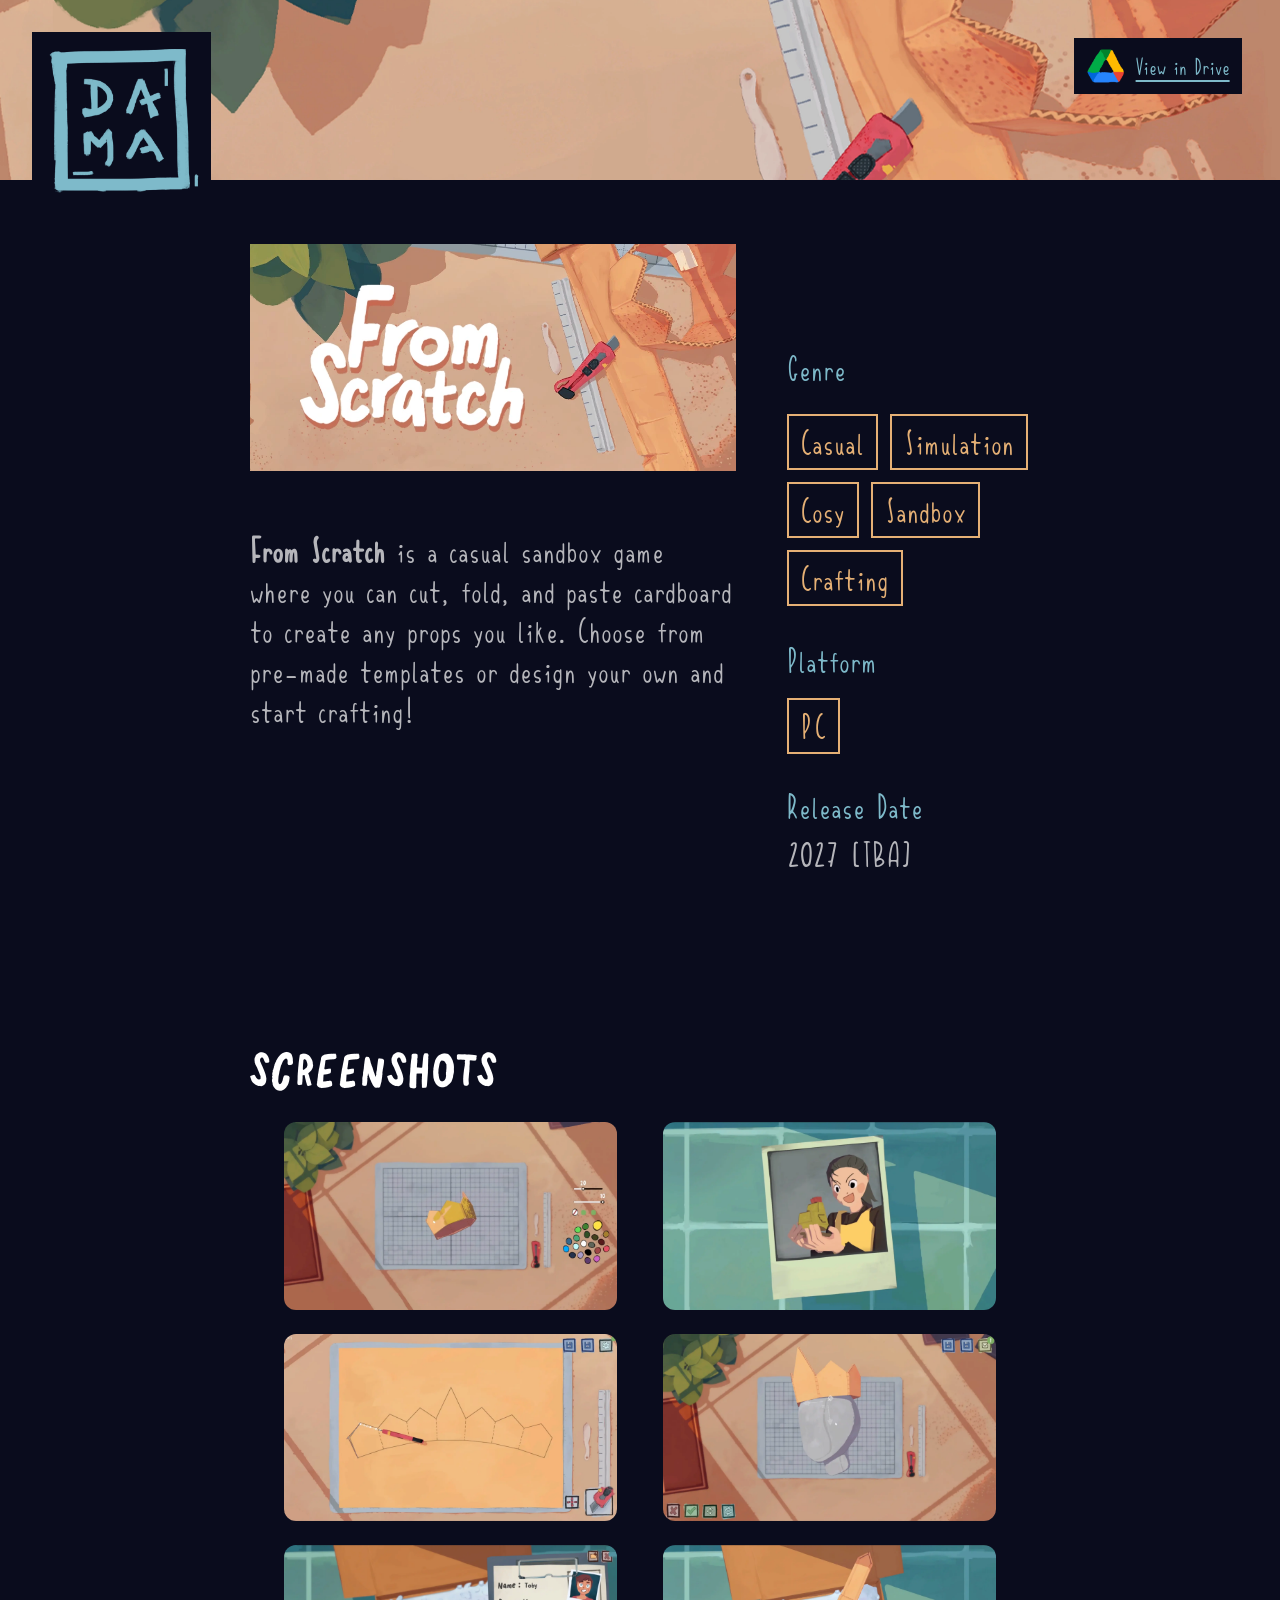
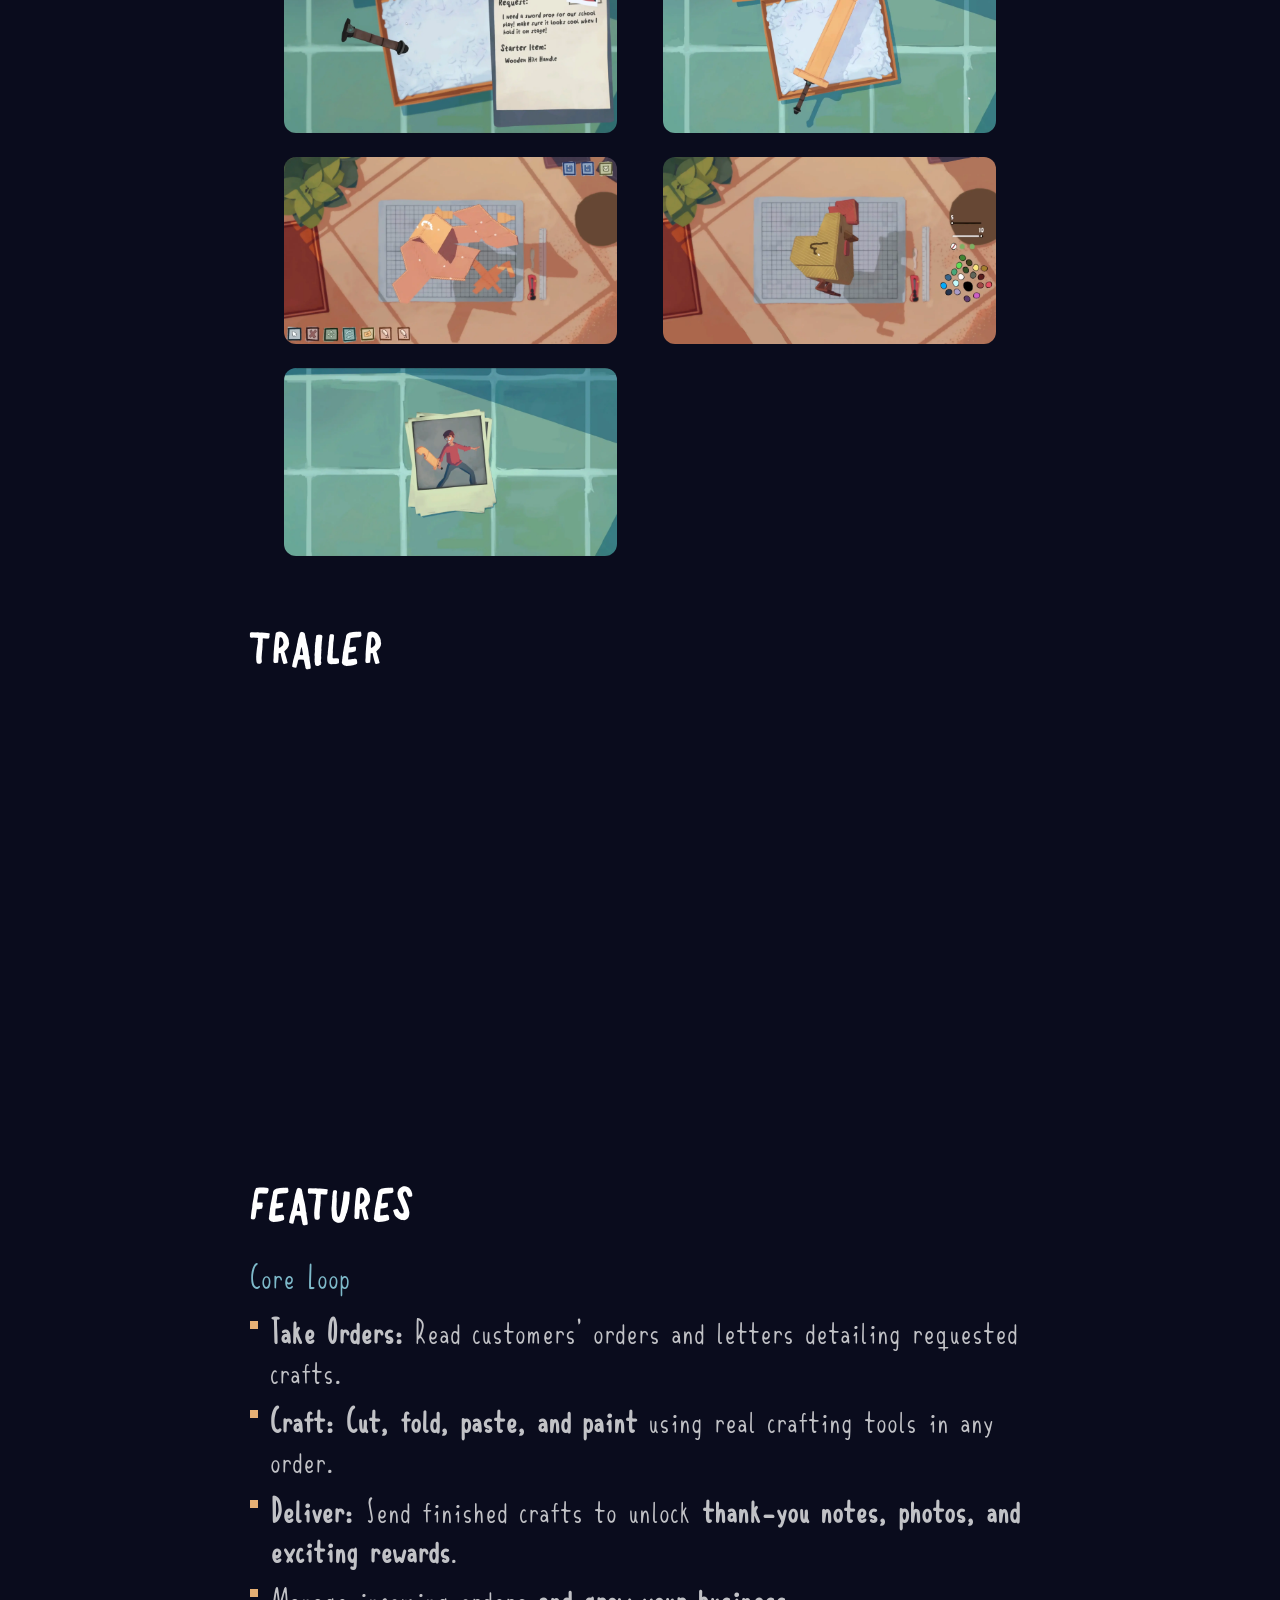
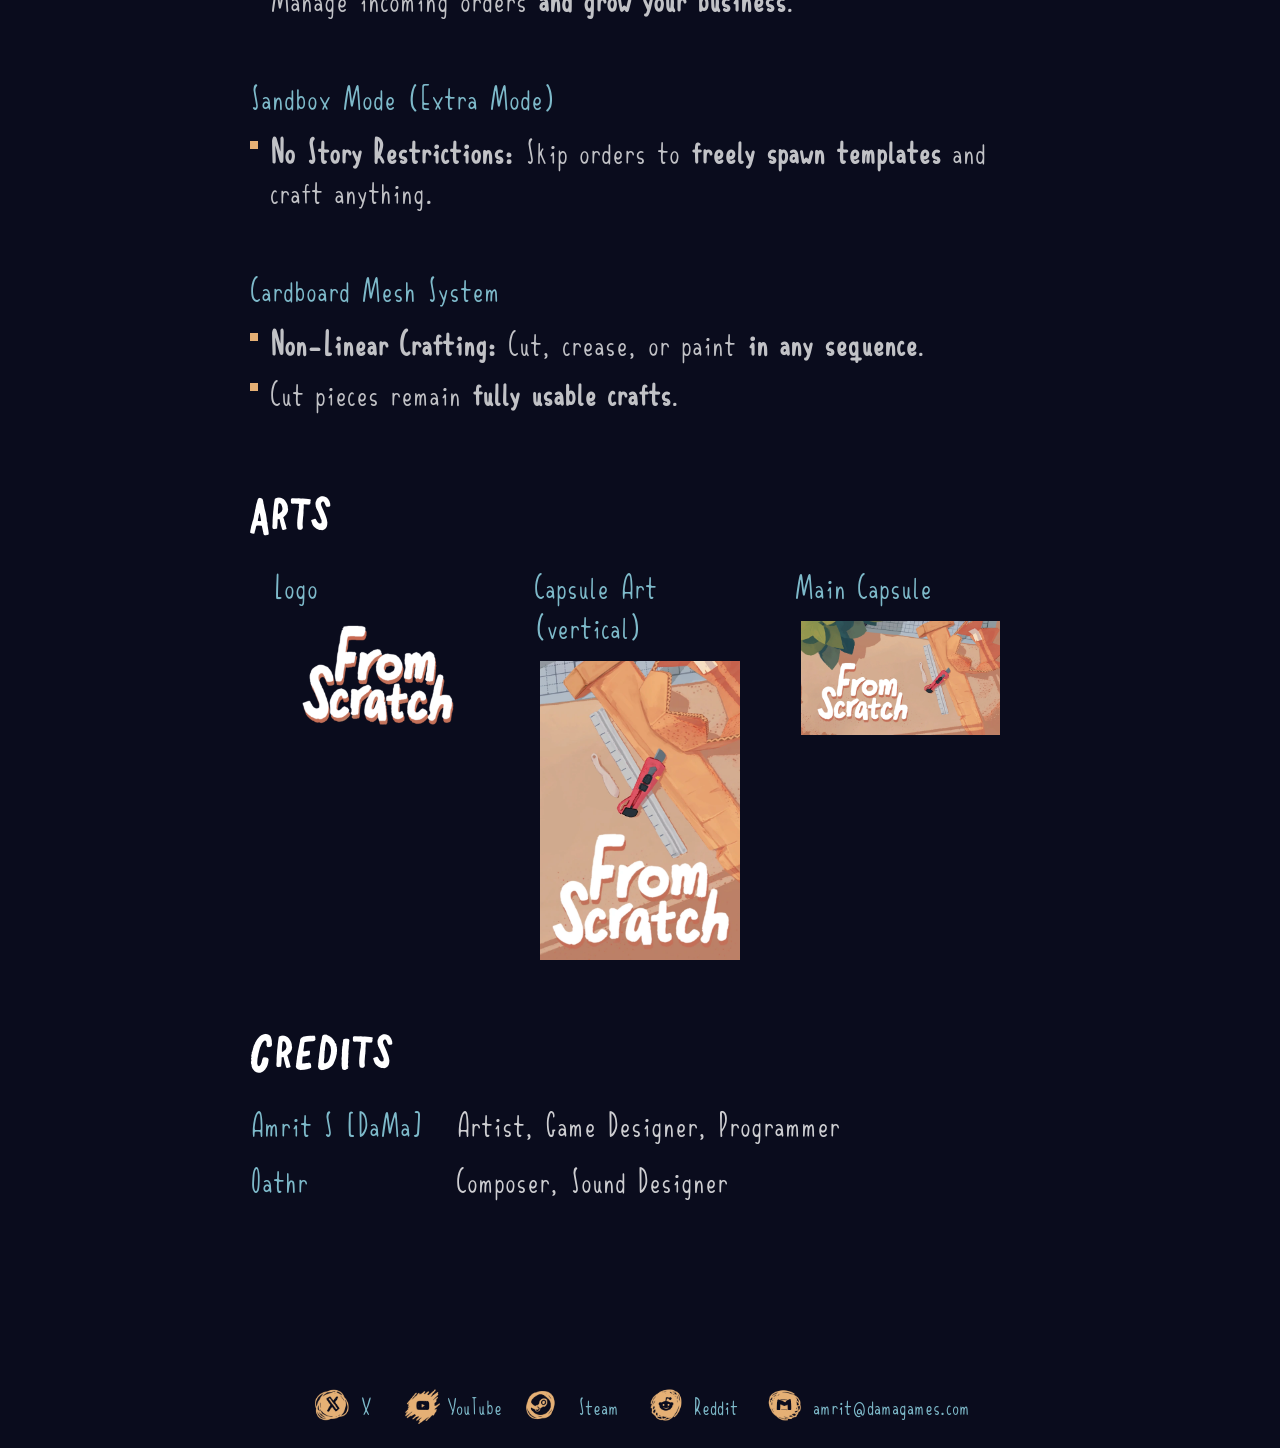
==== commit f1bad10e: "iframe" ====
--- a/FromScratch-presskit.html
+++ b/FromScratch-presskit.html
@@ -43,6 +43,13 @@
           <p class="intro-desc">
             <b>From Scratch </b> is a casual sandbox game where you can cut, fold, and paste cardboard to create any props you like. Choose from pre-made templates or design your own and start crafting!
           </p>
+          <br>
+          <iframe
+            class="steam-widget"
+            src="https://store.steampowered.com/widget/4573360/?utm_source=homepage&utm_campaign=mycampaign"
+            title="From Scratch on Steam"
+            loading="lazy">
+          </iframe>
         </div>
         <div class="hero-meta">
           <h3>Genre</h3>
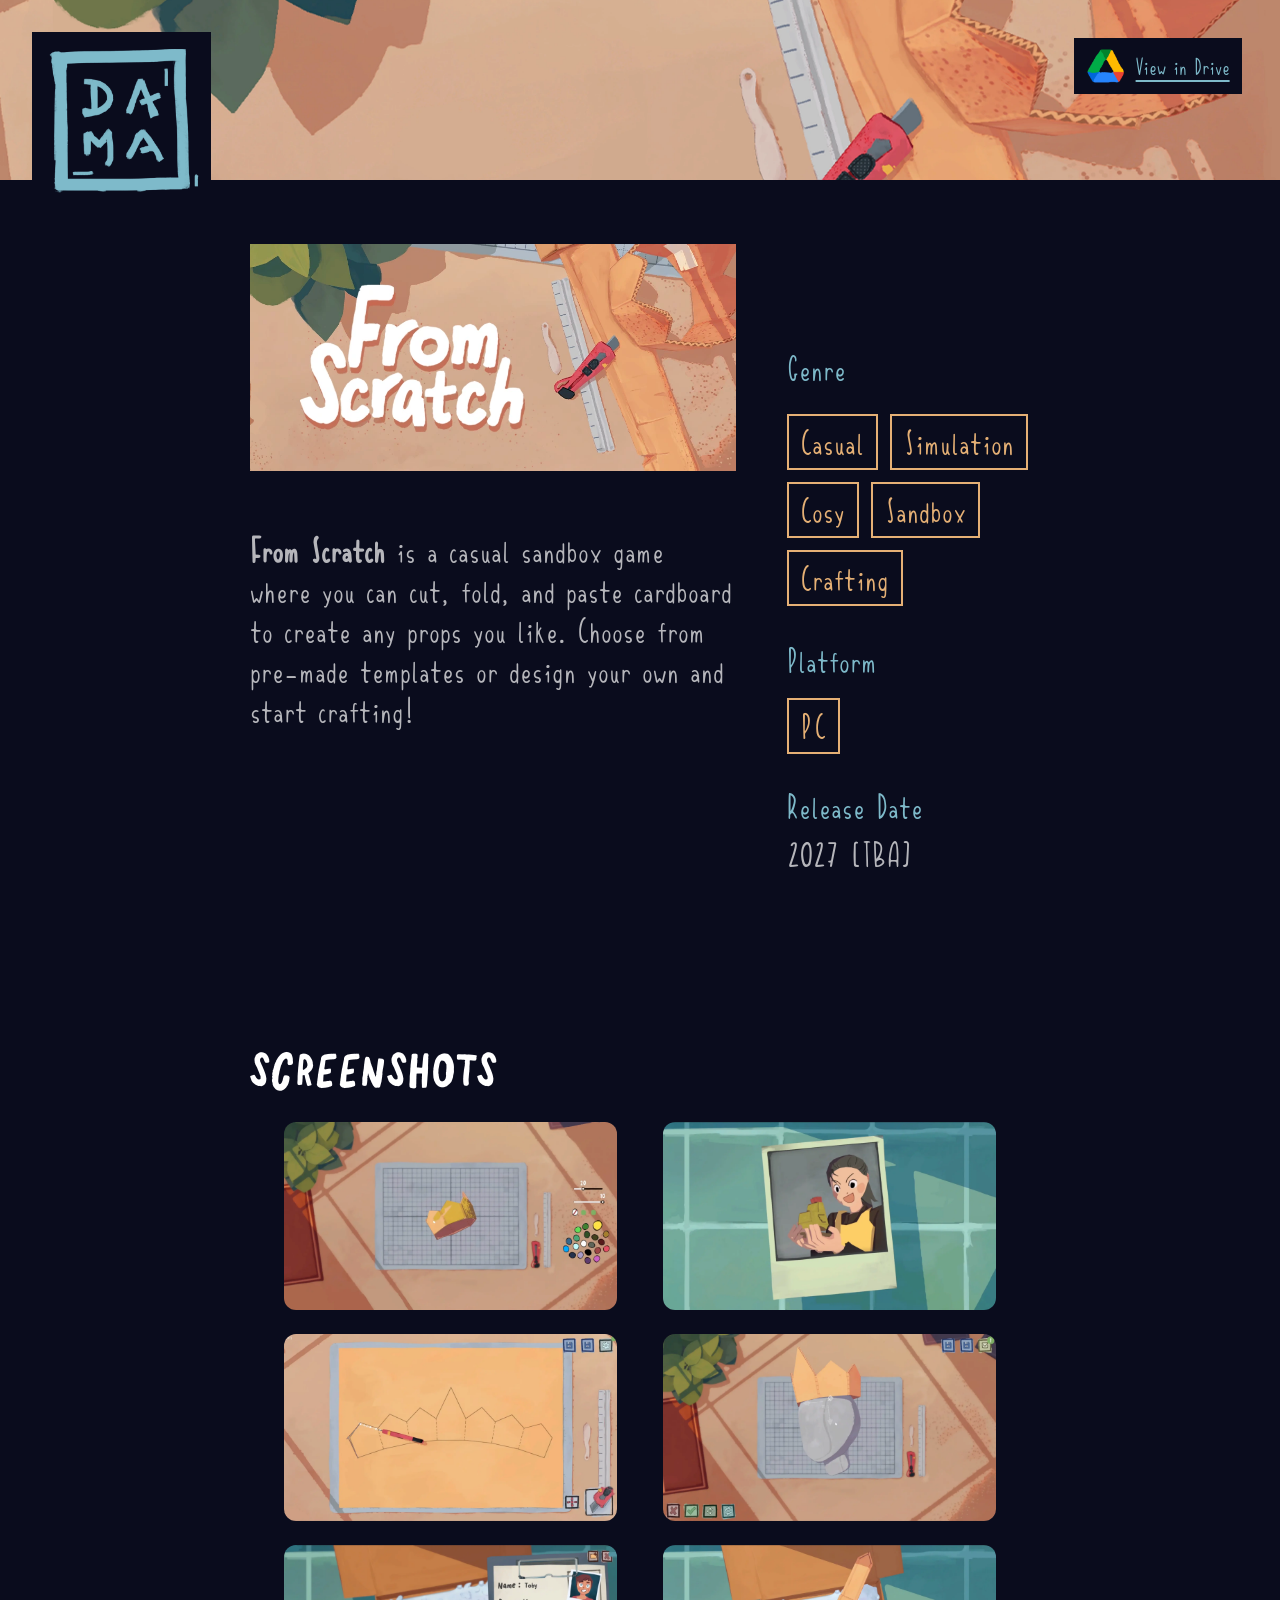
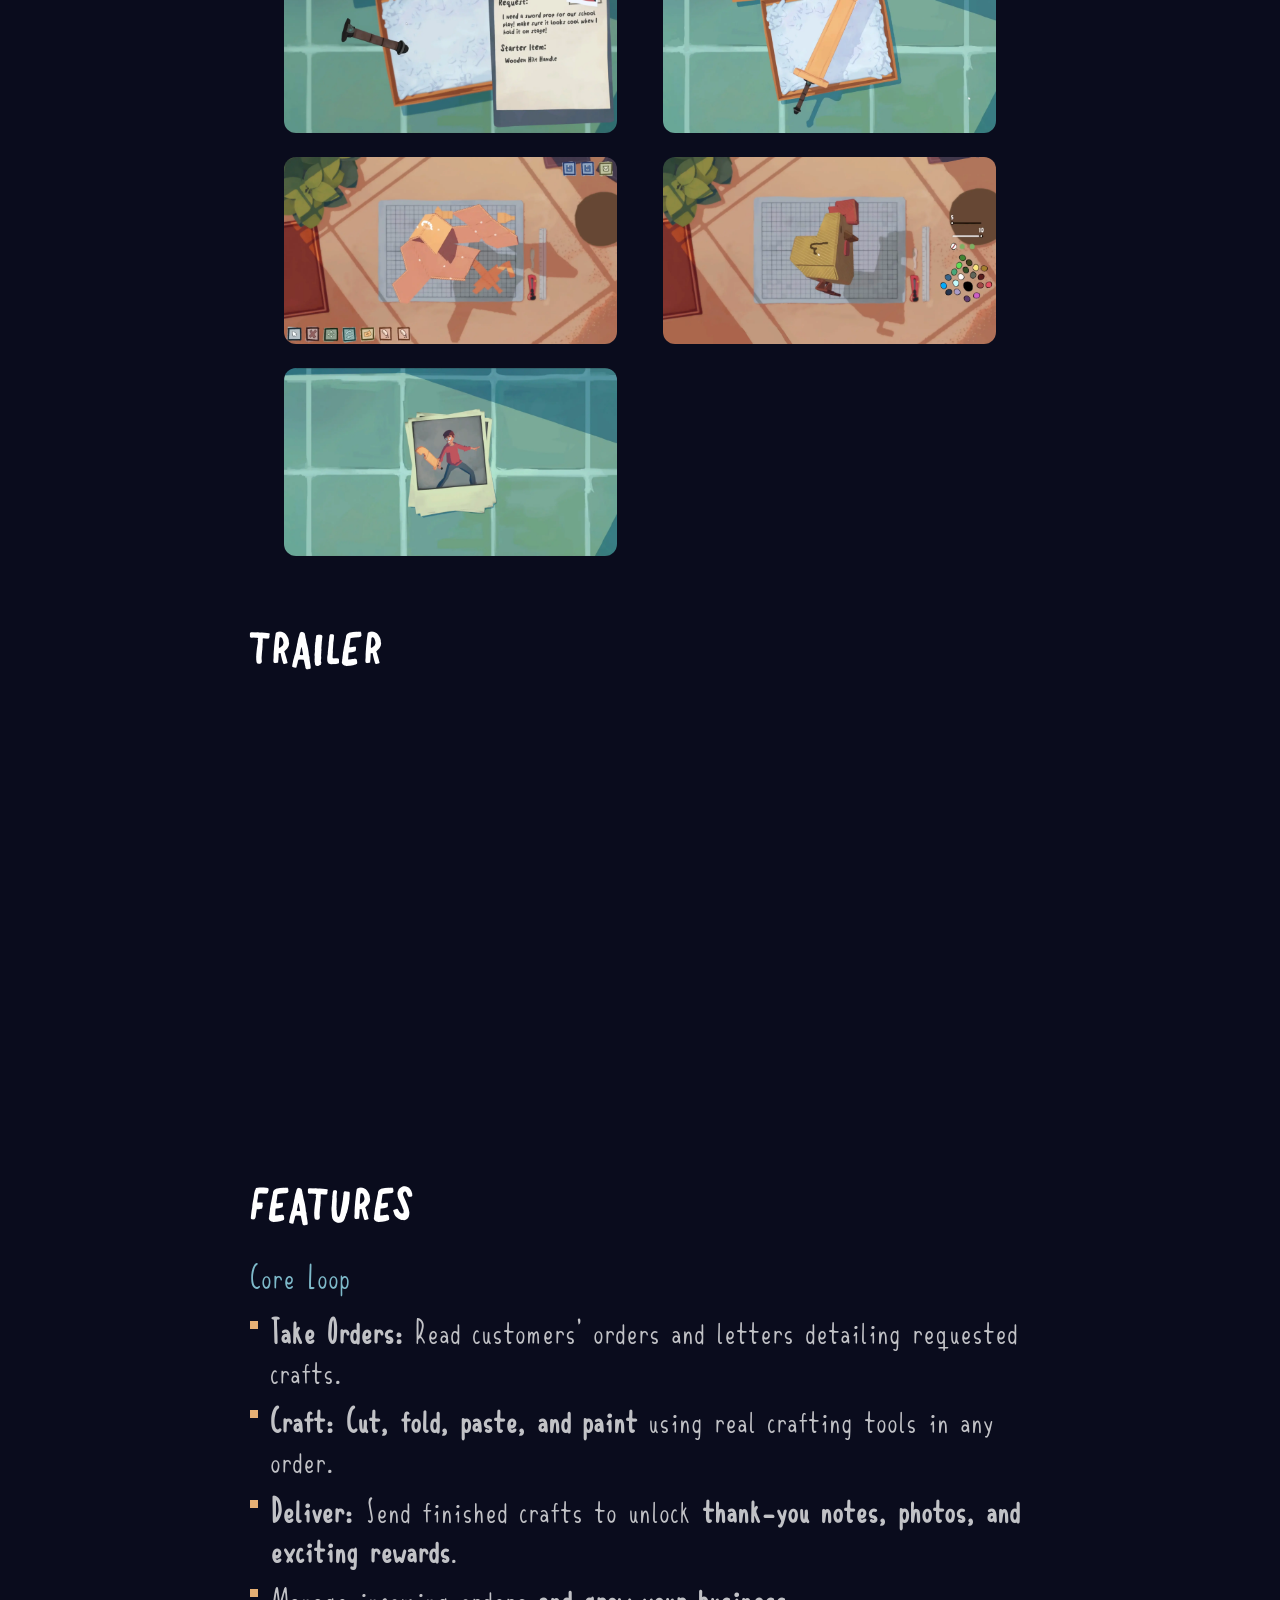
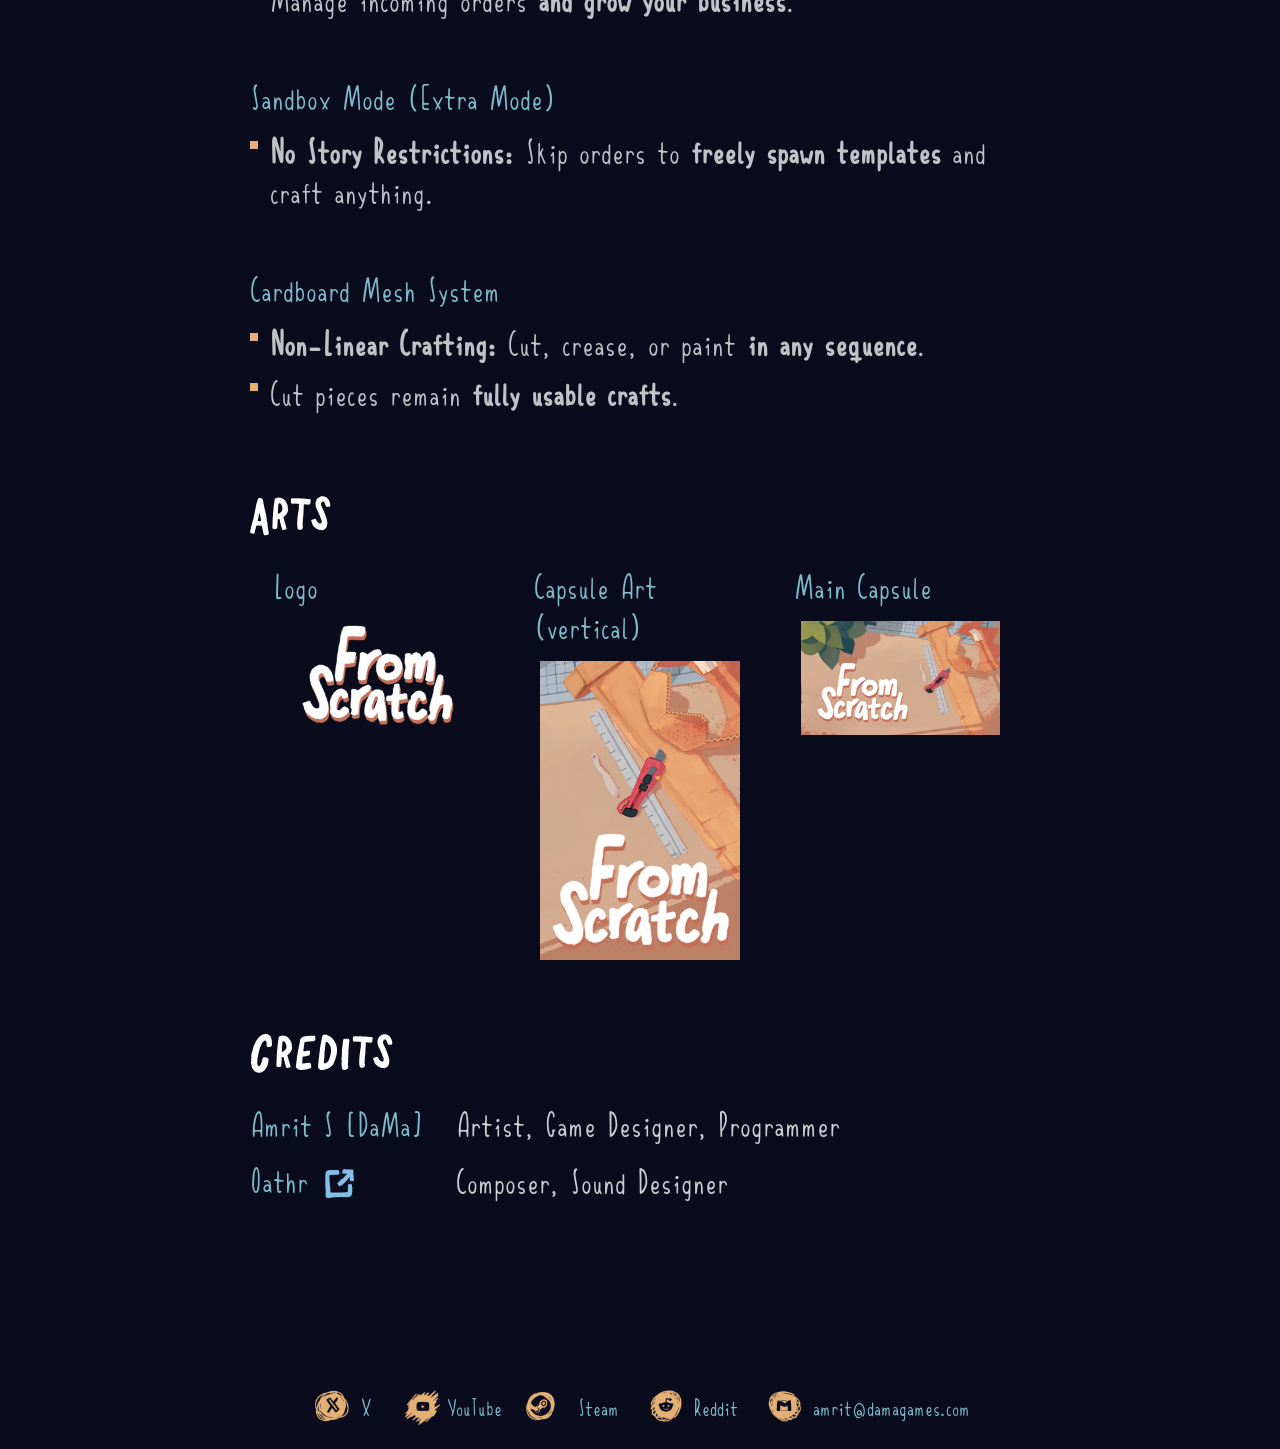
==== commit 00c5e6c6: "link" ====
--- a/FromScratch-presskit.html
+++ b/FromScratch-presskit.html
@@ -152,7 +152,12 @@
         <dl class="credits-list">
           <dt>Amrit S [DaMa]</dt>
           <dd>Artist, Game Designer, Programmer</dd>
-          <dt>Oathr</dt>
+          <dt>
+            Oathr
+            <a class="credit-link" href="https://oathr.com/" target="_blank" rel="noopener noreferrer" aria-label="Oathr website">
+              <img class="credit-link-icon" src="Assets/ic_link.png" alt="" aria-hidden="true">
+            </a>
+          </dt>
           <dd>Composer, Sound Designer</dd>
         </dl>
       </div>
--- a/common.css
+++ b/common.css
@@ -488,6 +488,23 @@
   object-fit: contain;
 }
 
+.credit-link {
+  display: inline-flex;
+  align-items: center;
+  margin-left: 0.4rem;
+  vertical-align: middle;
+  position: relative;
+  top: -0.22rem;
+  filter: brightness(0) saturate(100%) invert(70%) sepia(20%) saturate(600%) hue-rotate(160deg) brightness(95%) contrast(110%);
+}
+
+.credit-link-icon {
+  display: block;
+  width: 1.8rem;
+  height: 1.8rem;
+  object-fit: contain;
+}
+
 /* Press kit */
 .page {
   width: 100%;
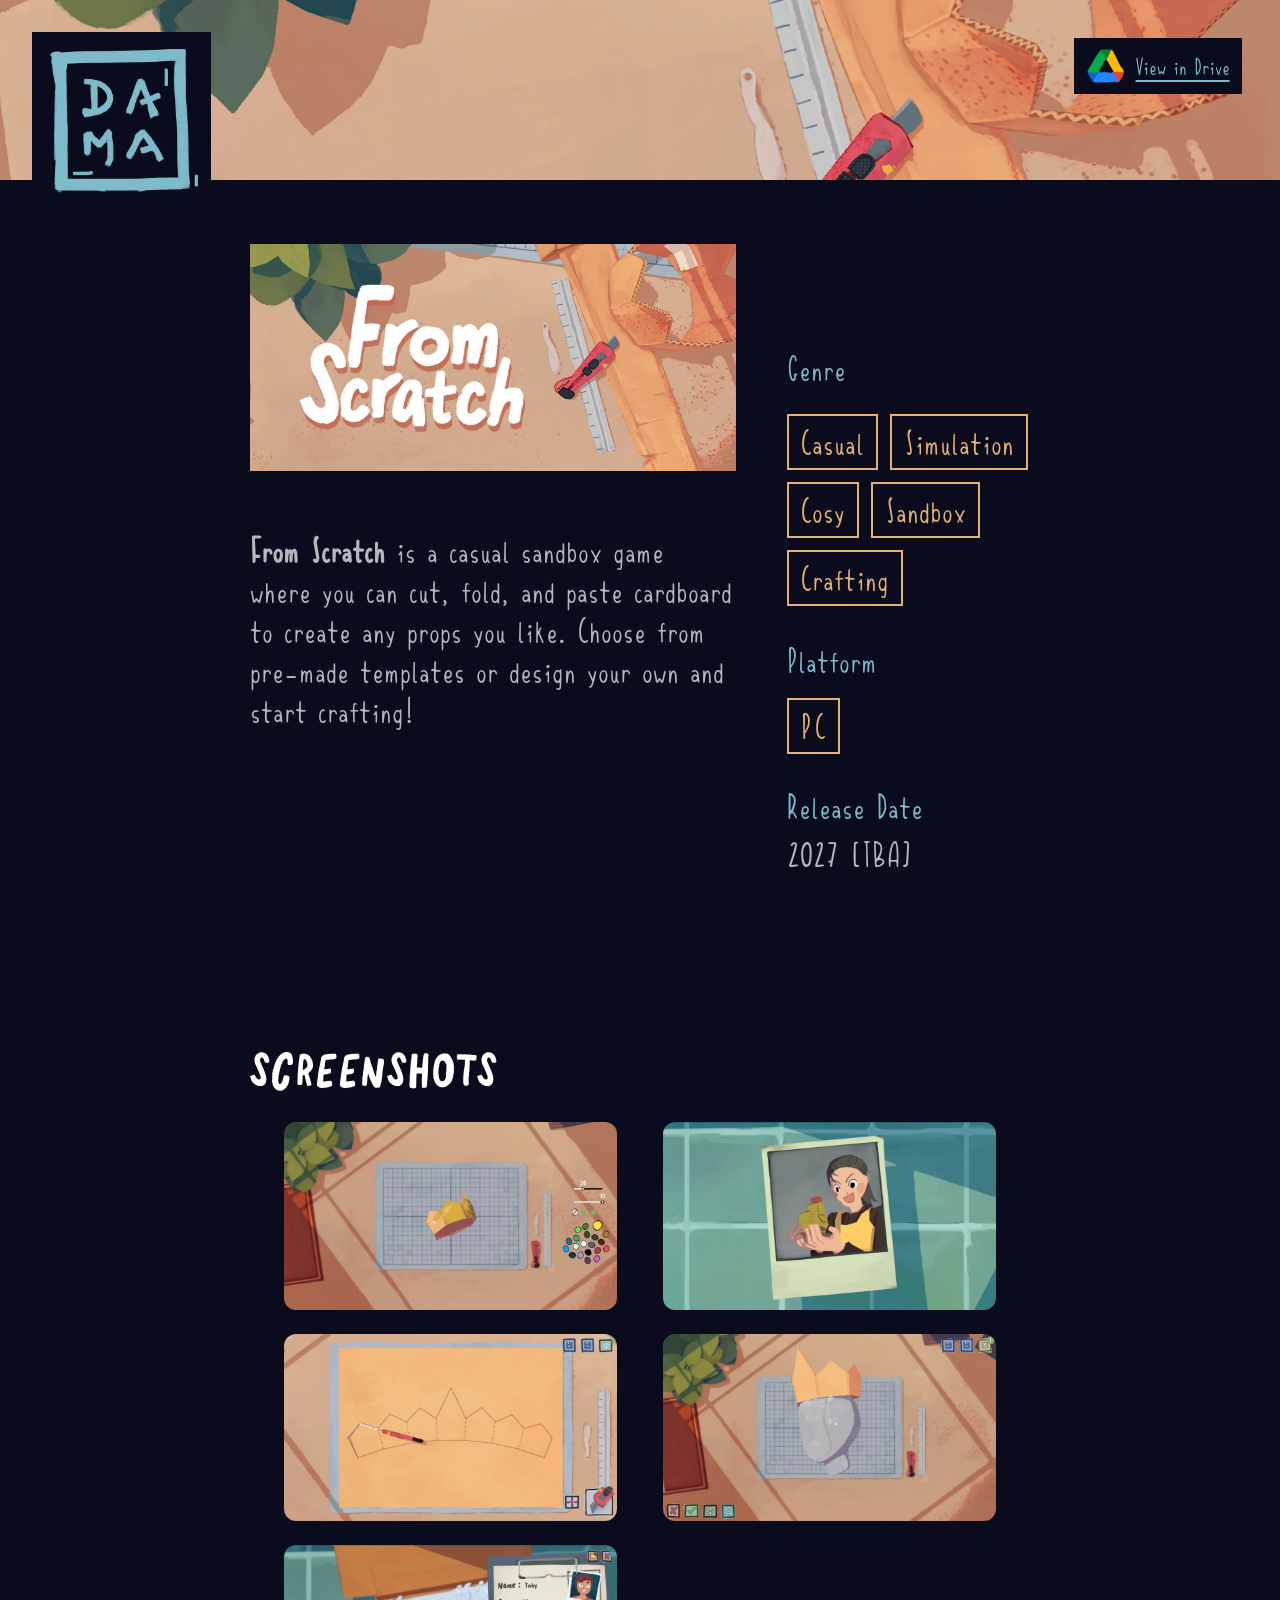
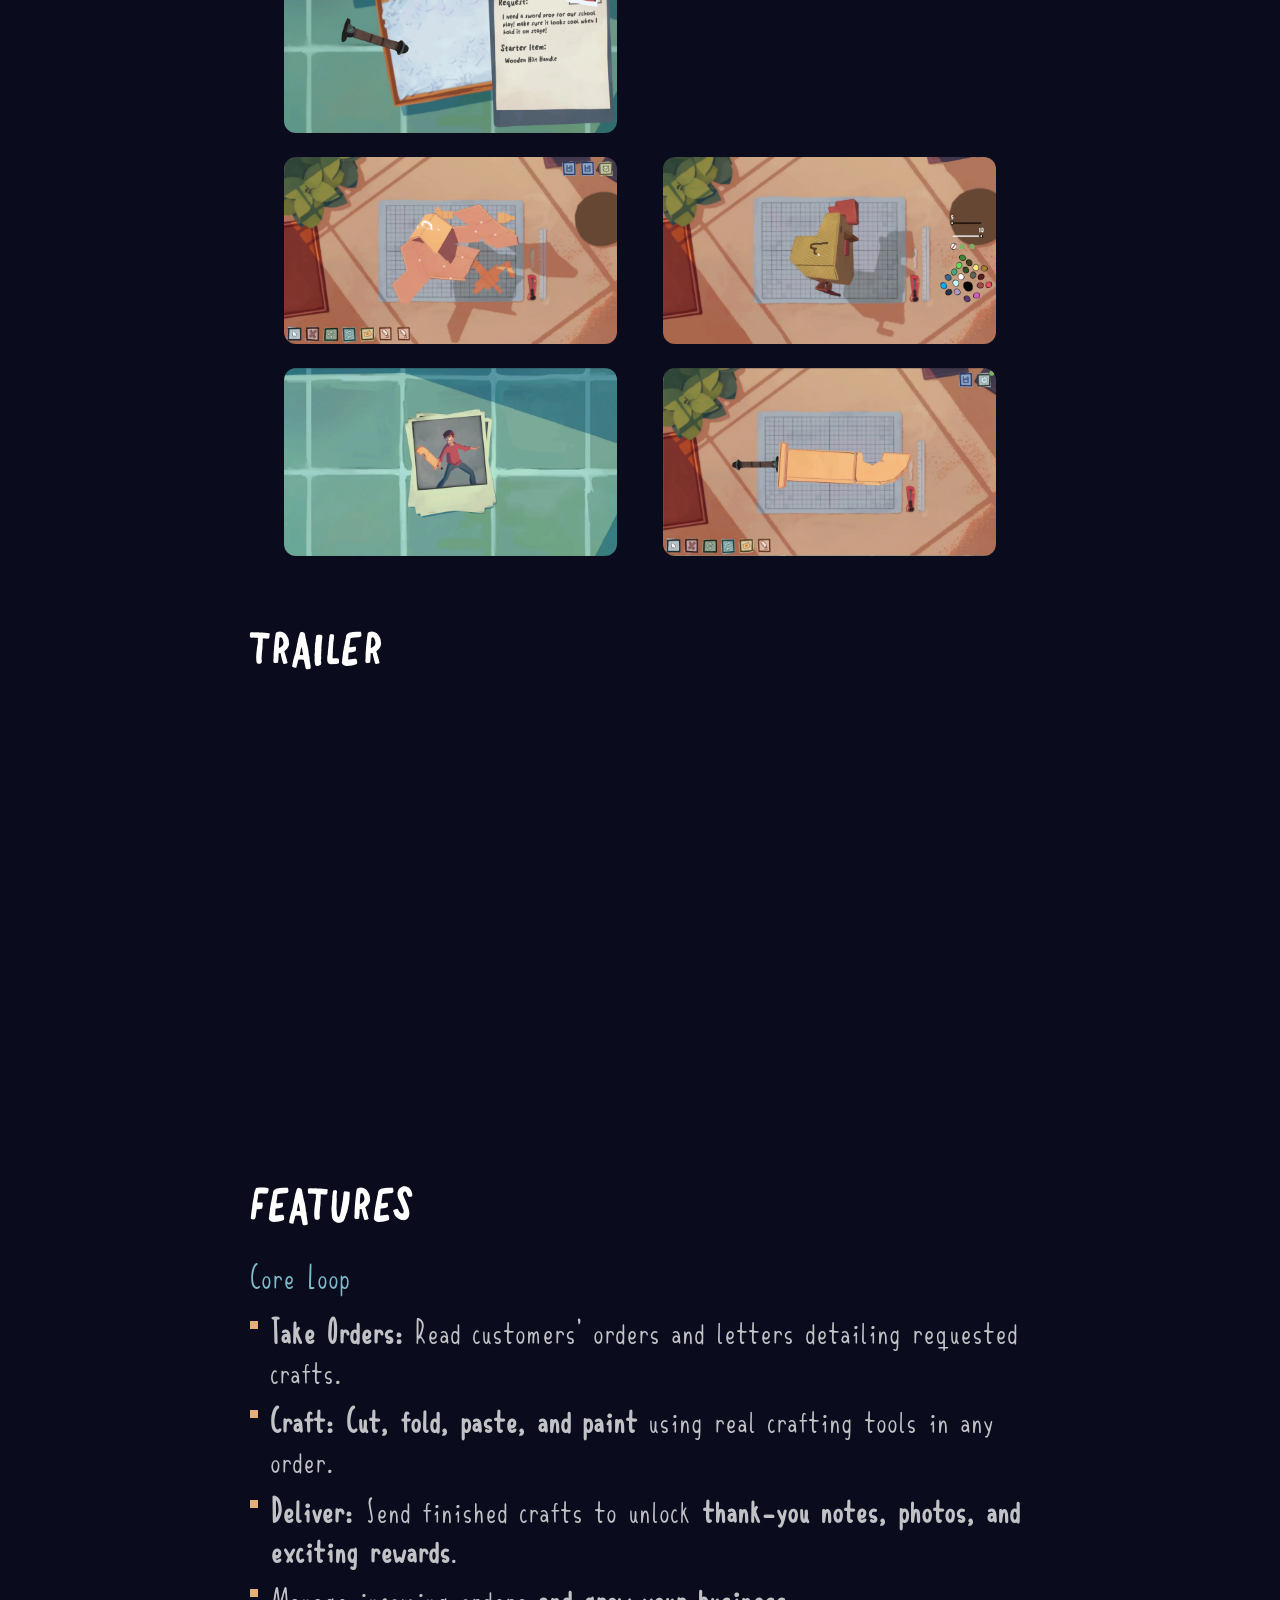
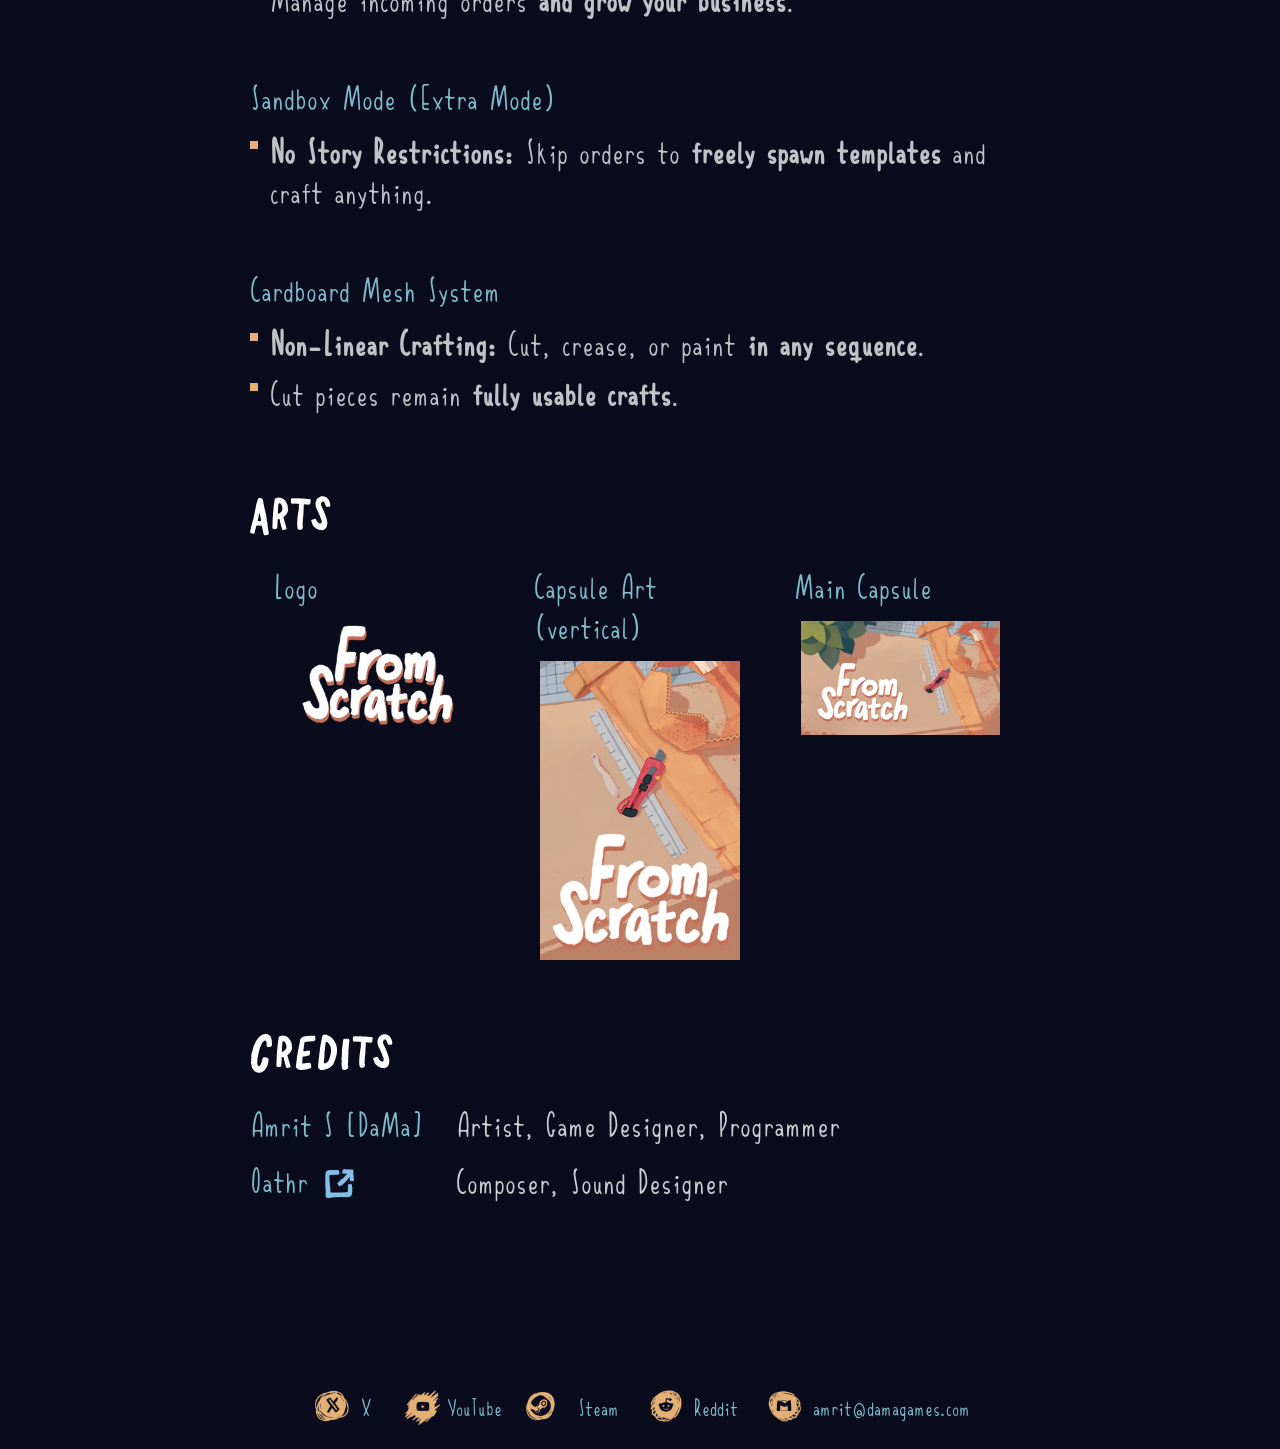
==== commit f6e4605e: "yt 2" ====
--- a/FromScratch-presskit.html
+++ b/FromScratch-presskit.html
@@ -92,7 +92,7 @@
         <span class="pixel-label">Trailer</span>
         <div class="trailer-frame-wrap">
           <iframe
-            src="https://www.youtube.com/embed/imHLTpv-is4"
+            src="https://youtu.be/CP61GovN7ZE"
             title="From Scratch Trailer"
             loading="lazy"
             allow="accelerometer; autoplay; clipboard-write; encrypted-media; gyroscope; picture-in-picture"
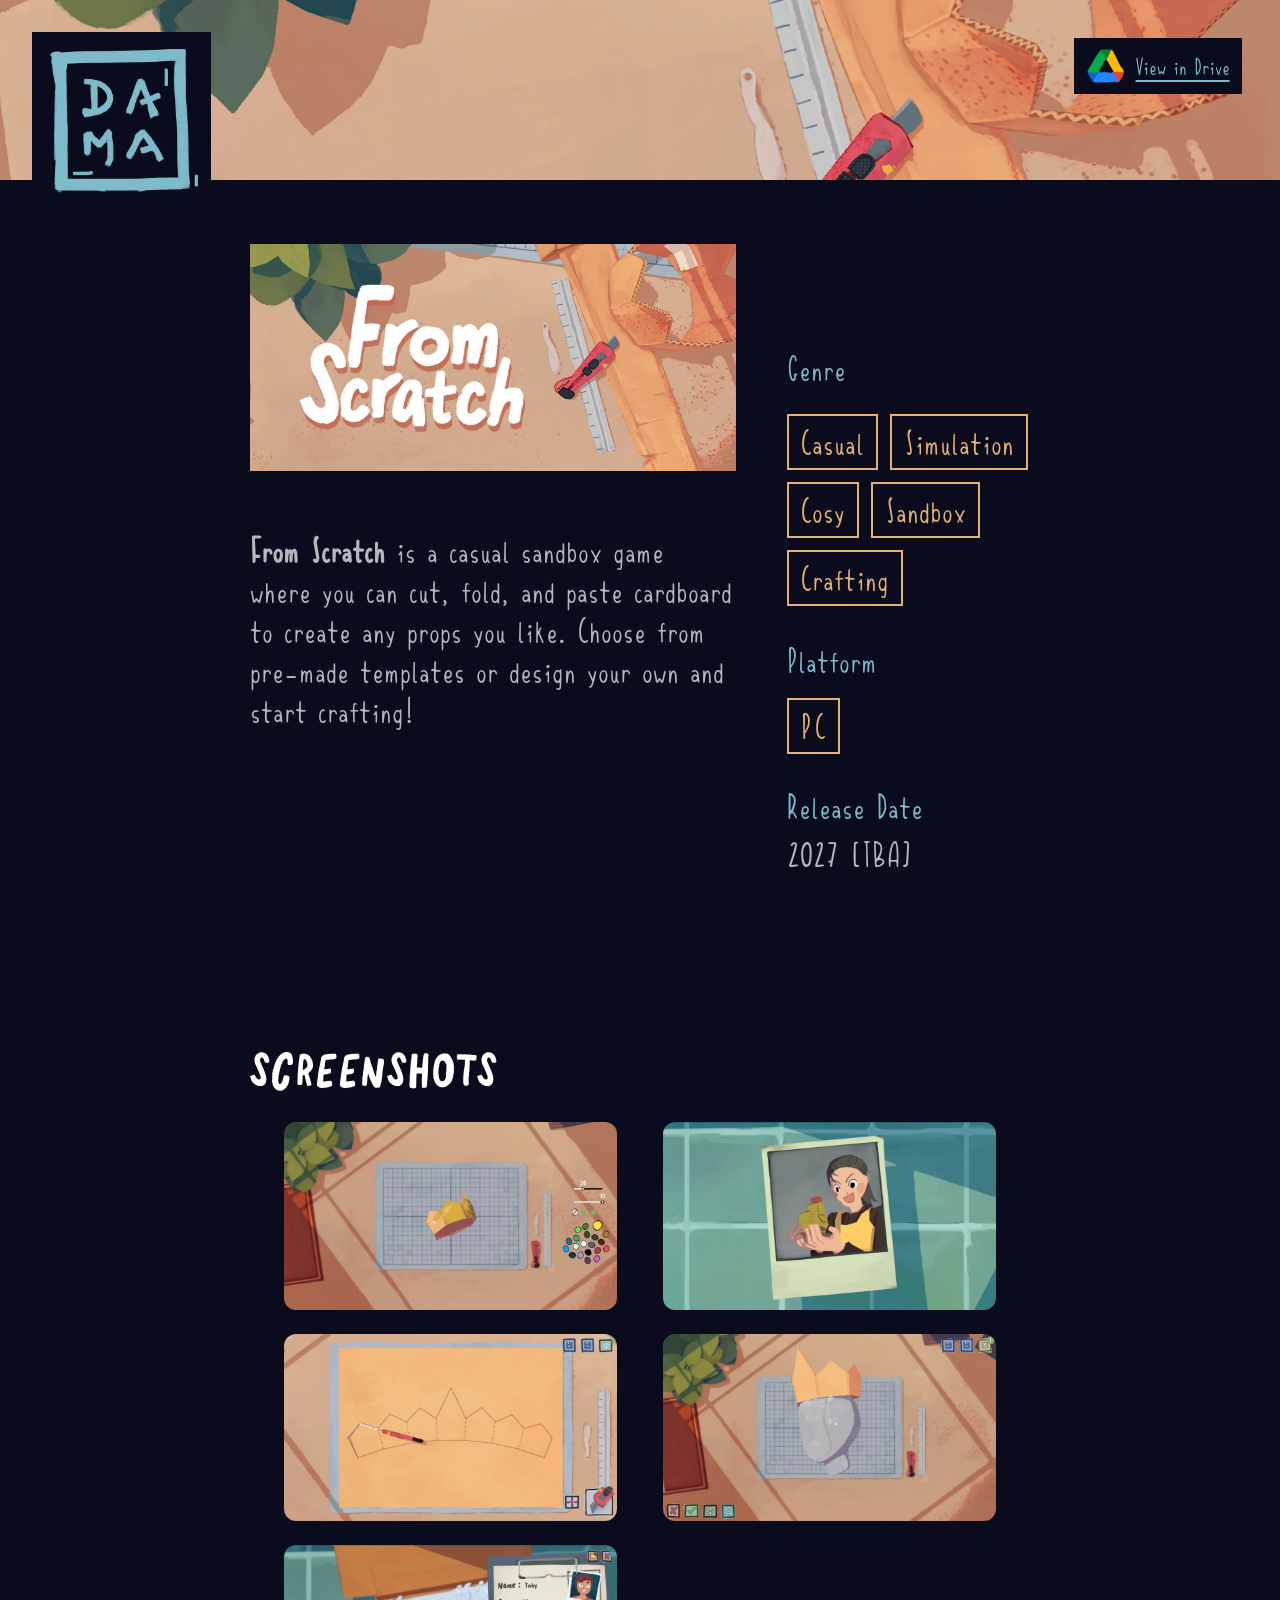
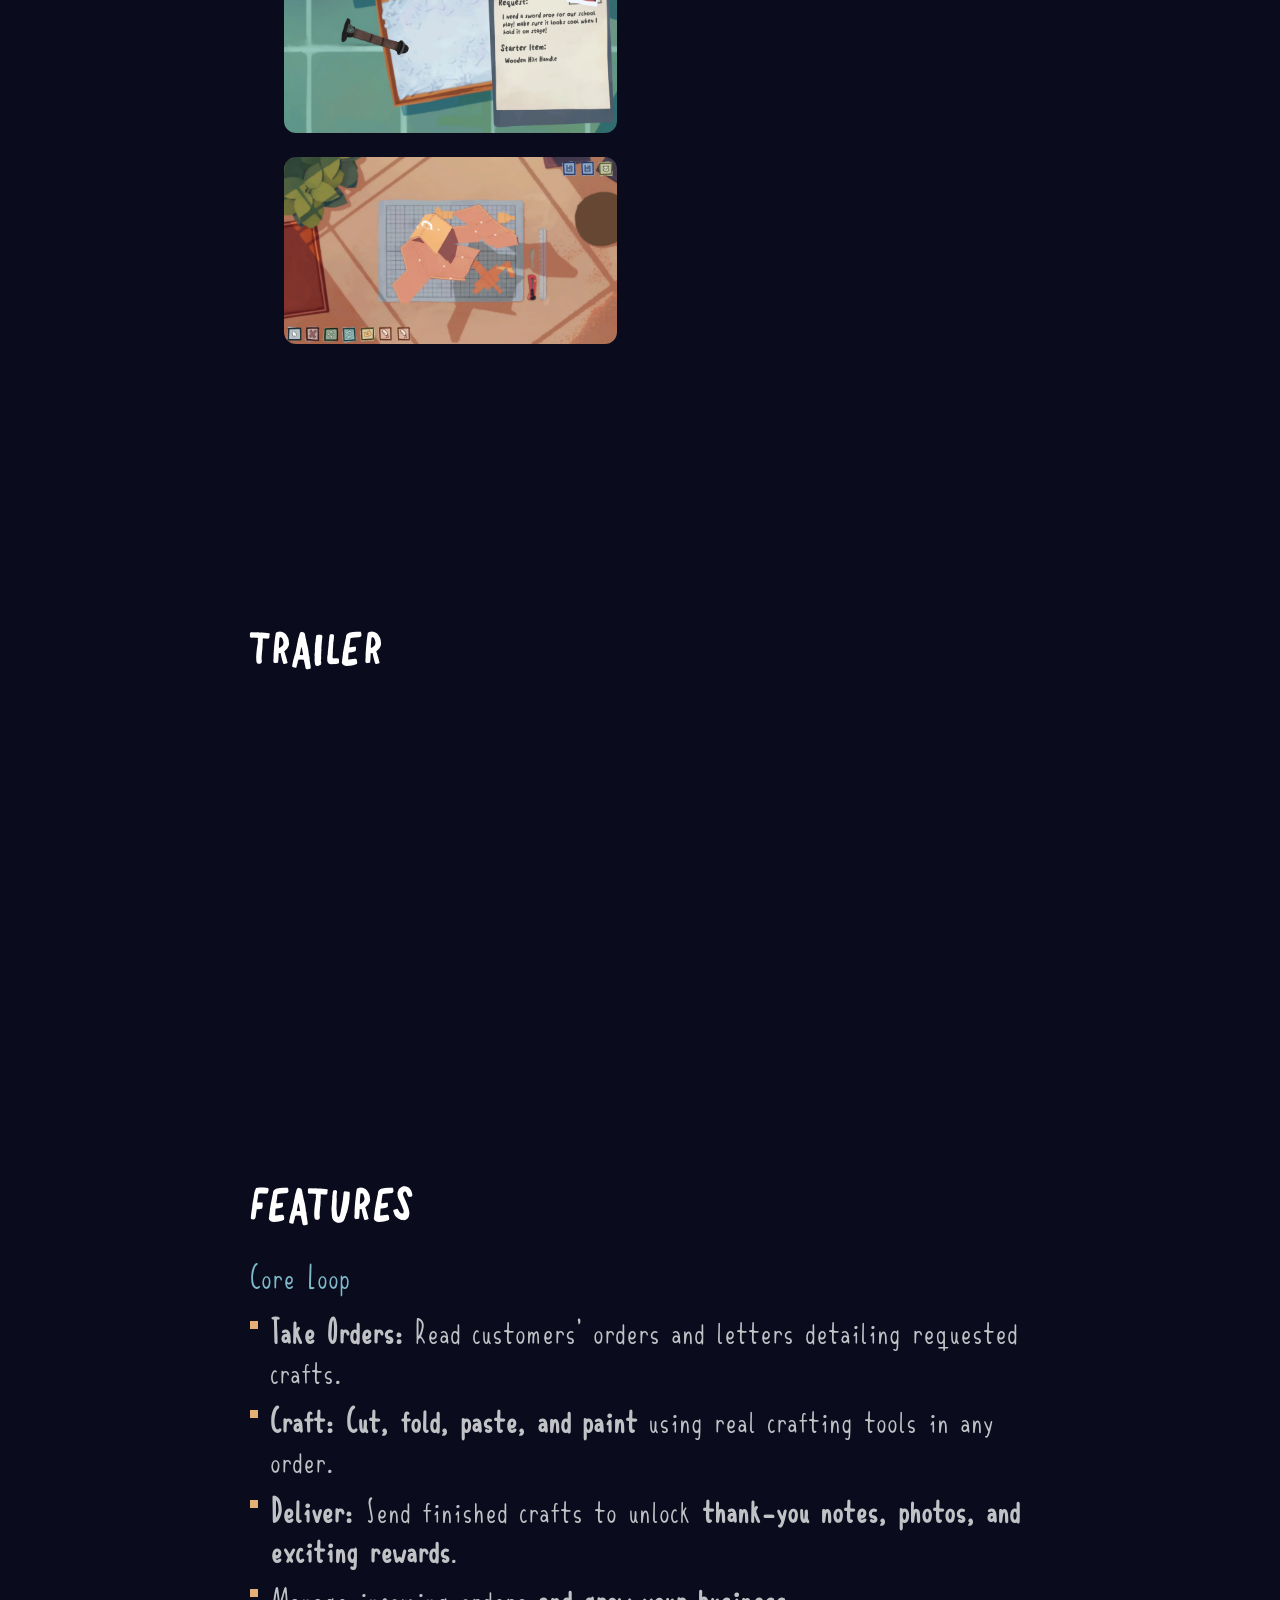
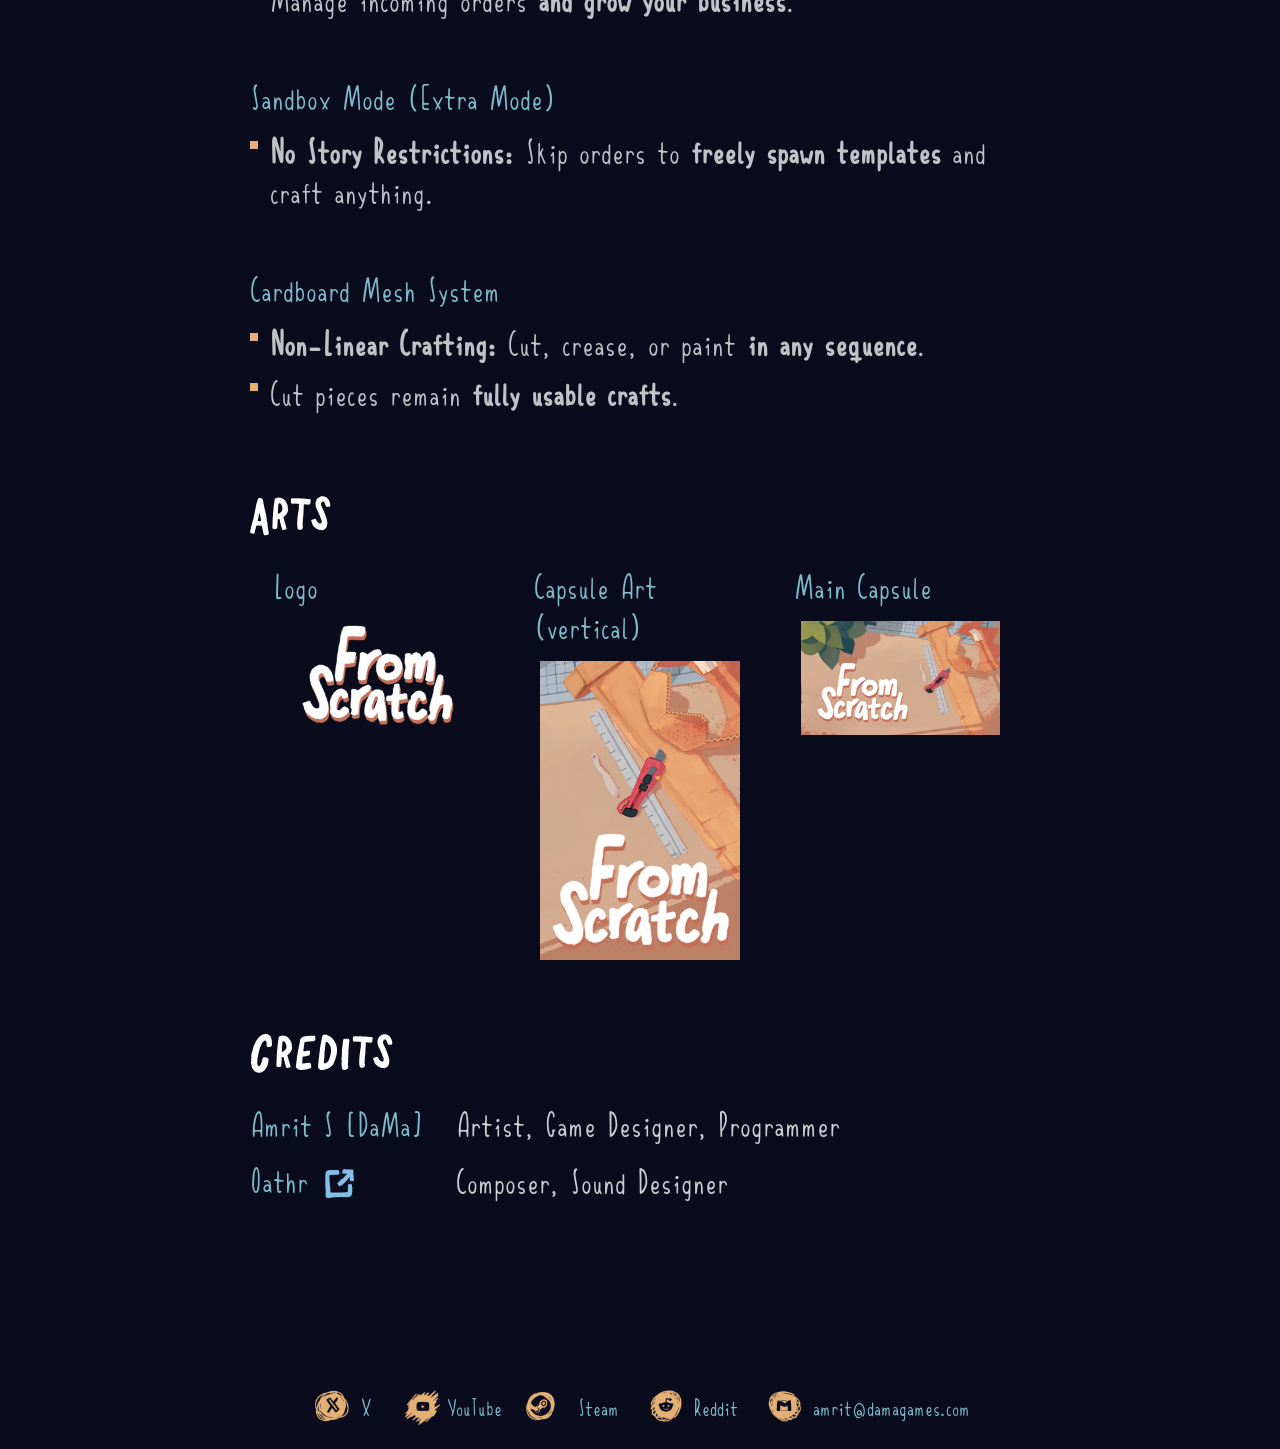
==== commit efe01ece: "actual yt" ====
--- a/FromScratch-presskit.html
+++ b/FromScratch-presskit.html
@@ -92,7 +92,7 @@
         <span class="pixel-label">Trailer</span>
         <div class="trailer-frame-wrap">
           <iframe
-            src="https://youtu.be/CP61GovN7ZE"
+            src="https://youtu.be/CP61GovN7ZE?si=kv8E3OdYYOx3R6nP"
             title="From Scratch Trailer"
             loading="lazy"
             allow="accelerometer; autoplay; clipboard-write; encrypted-media; gyroscope; picture-in-picture"
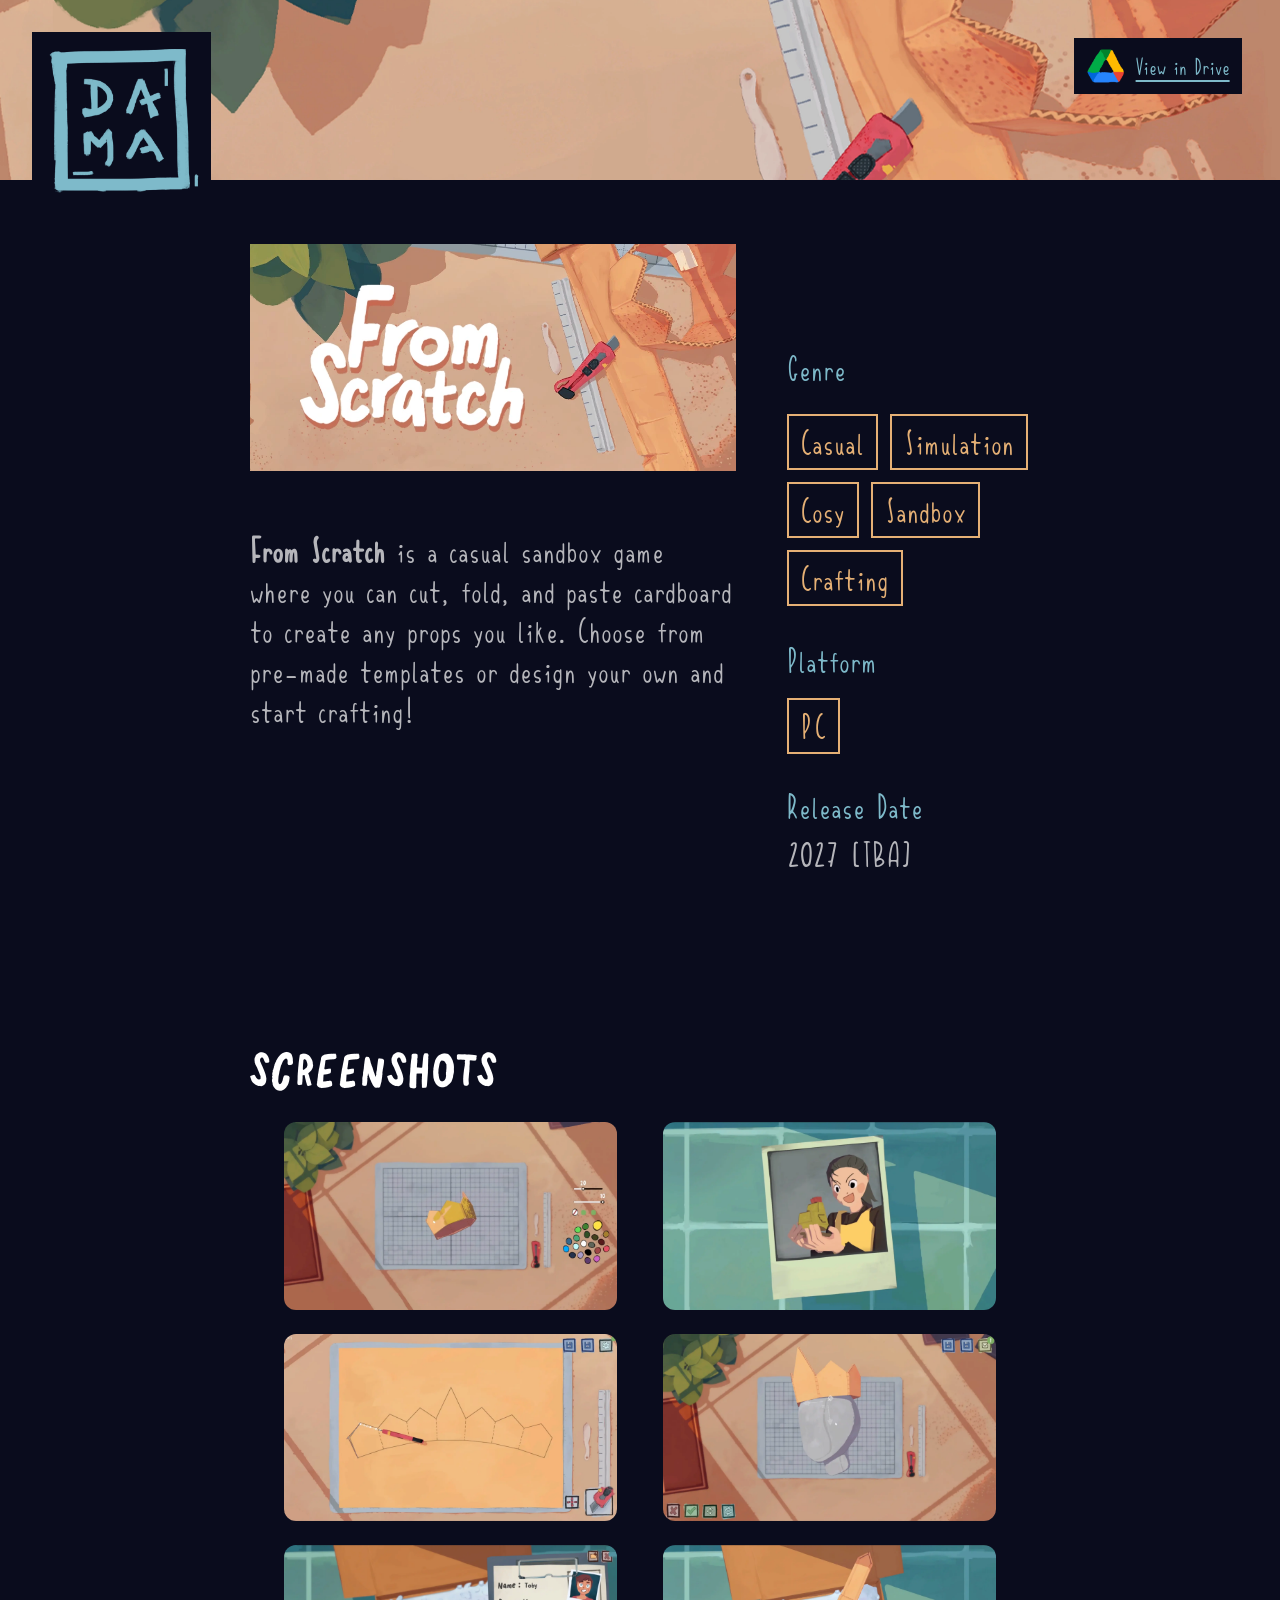
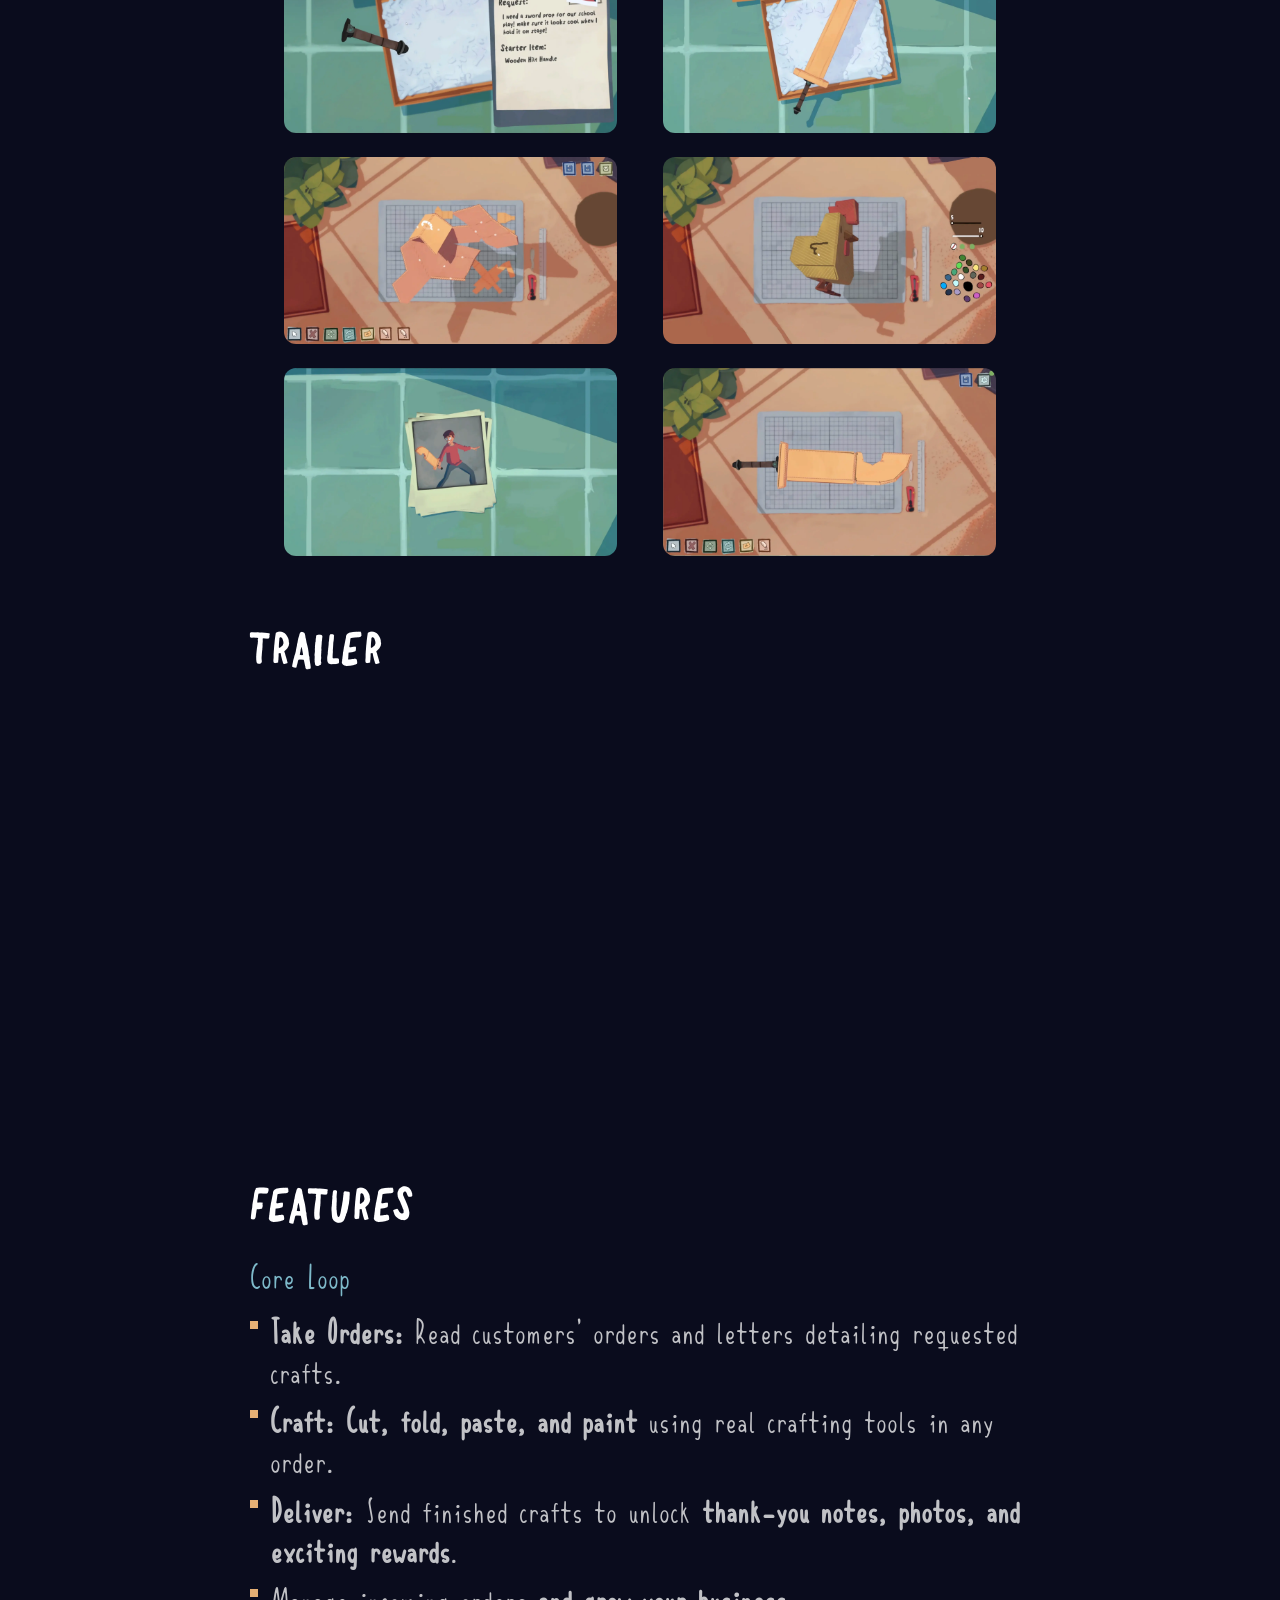
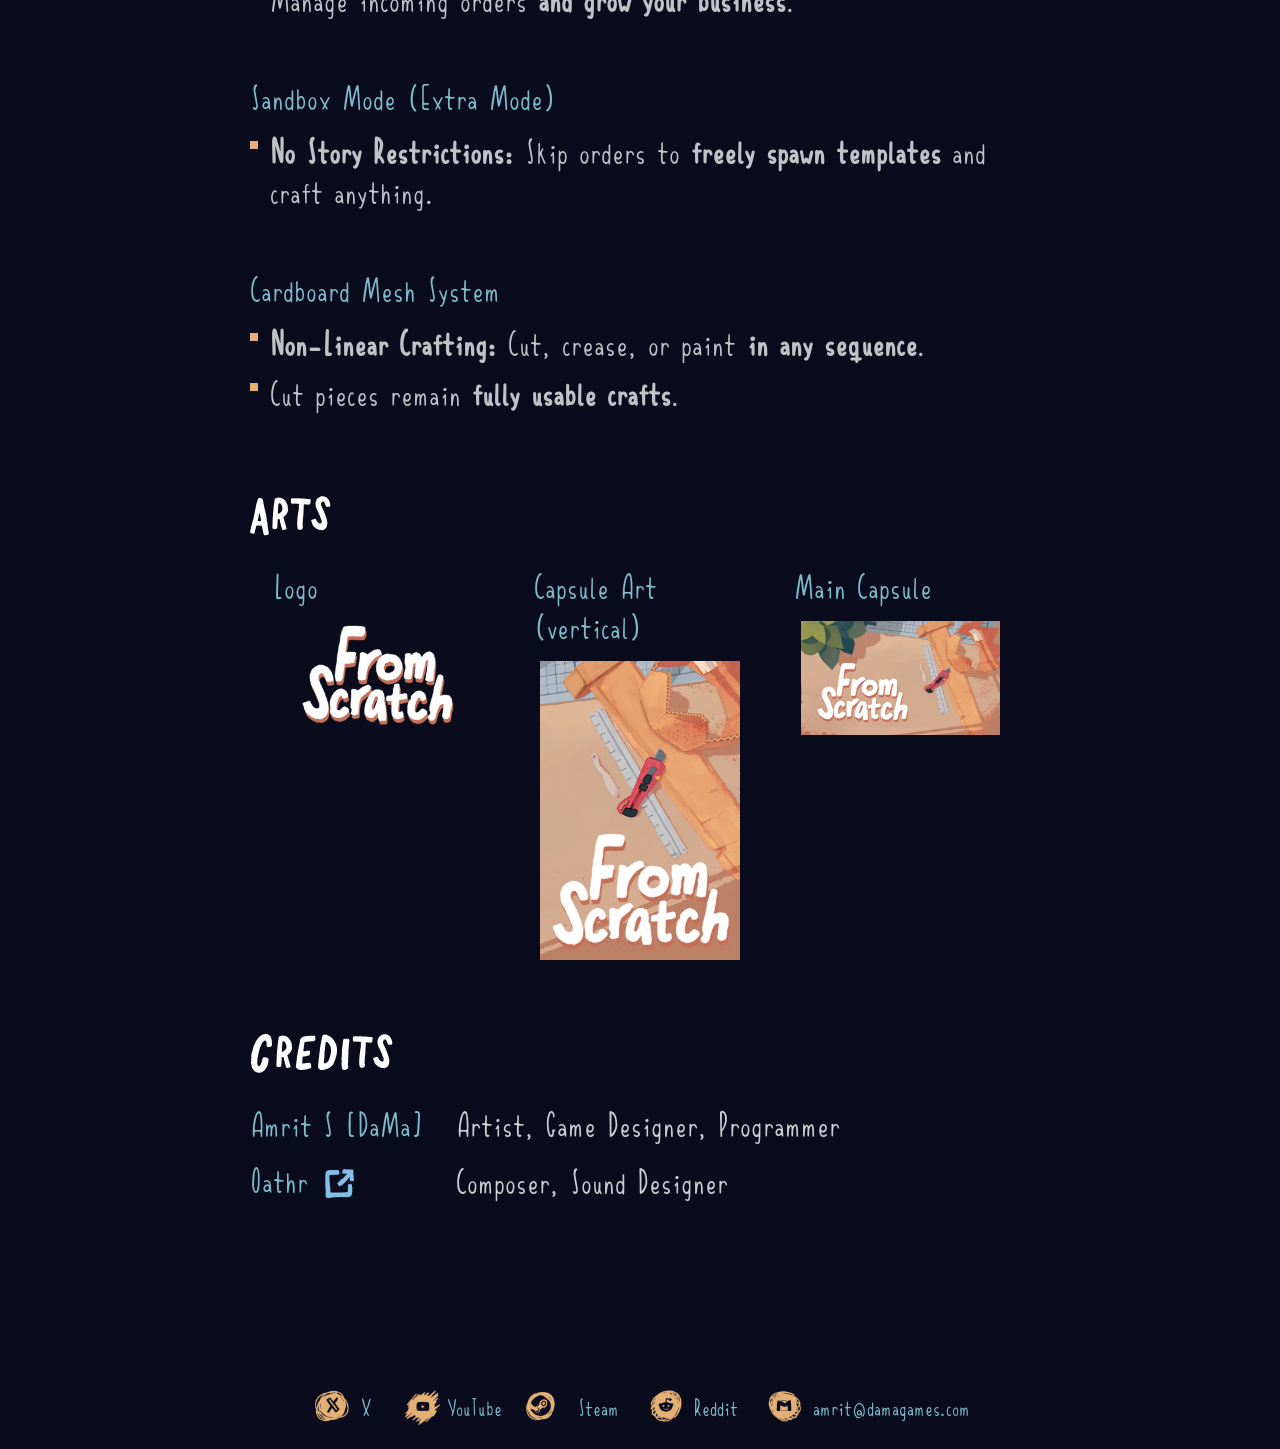
==== commit 54dbba97: "yts actual catual" ====
--- a/FromScratch-presskit.html
+++ b/FromScratch-presskit.html
@@ -92,7 +92,7 @@
         <span class="pixel-label">Trailer</span>
         <div class="trailer-frame-wrap">
           <iframe
-            src="https://youtu.be/CP61GovN7ZE?si=kv8E3OdYYOx3R6nP"
+            src="https://www.youtube.com/embed/CP61GovN7ZE?rel=0"
             title="From Scratch Trailer"
             loading="lazy"
             allow="accelerometer; autoplay; clipboard-write; encrypted-media; gyroscope; picture-in-picture"
